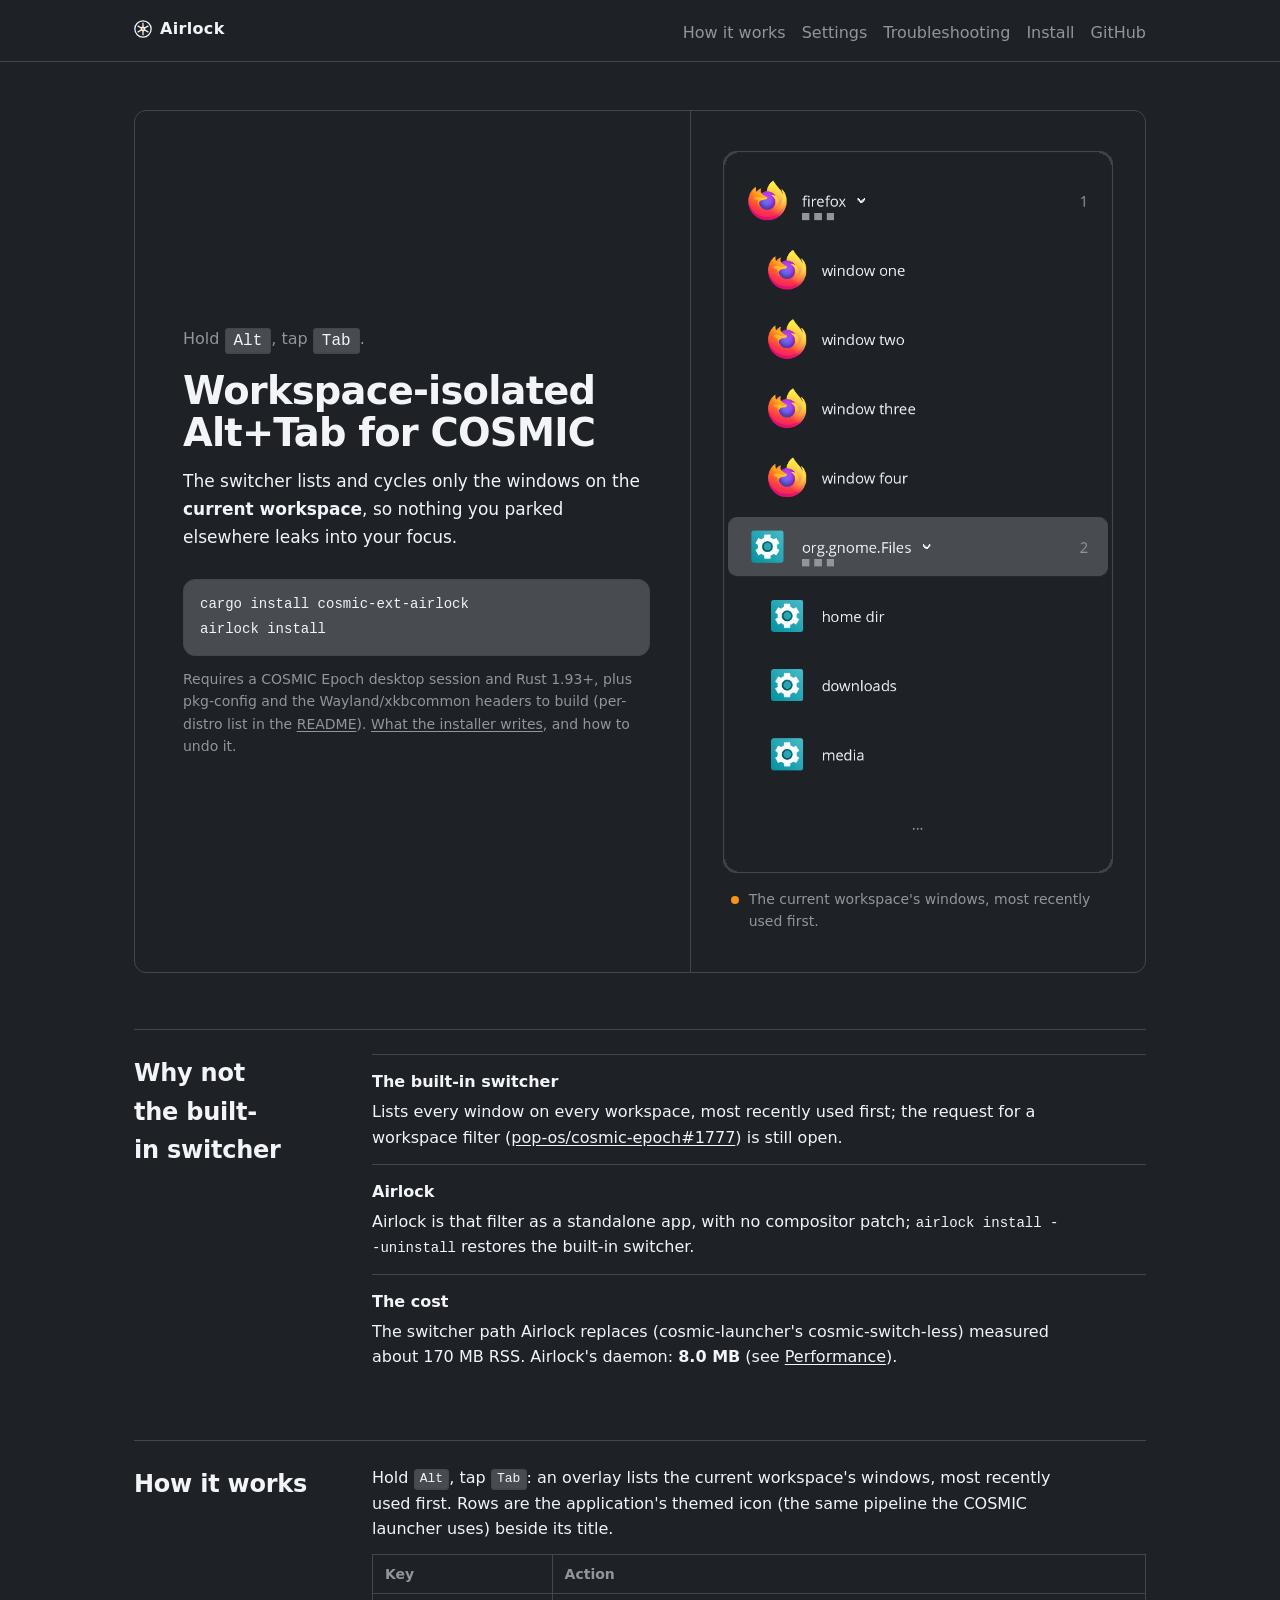
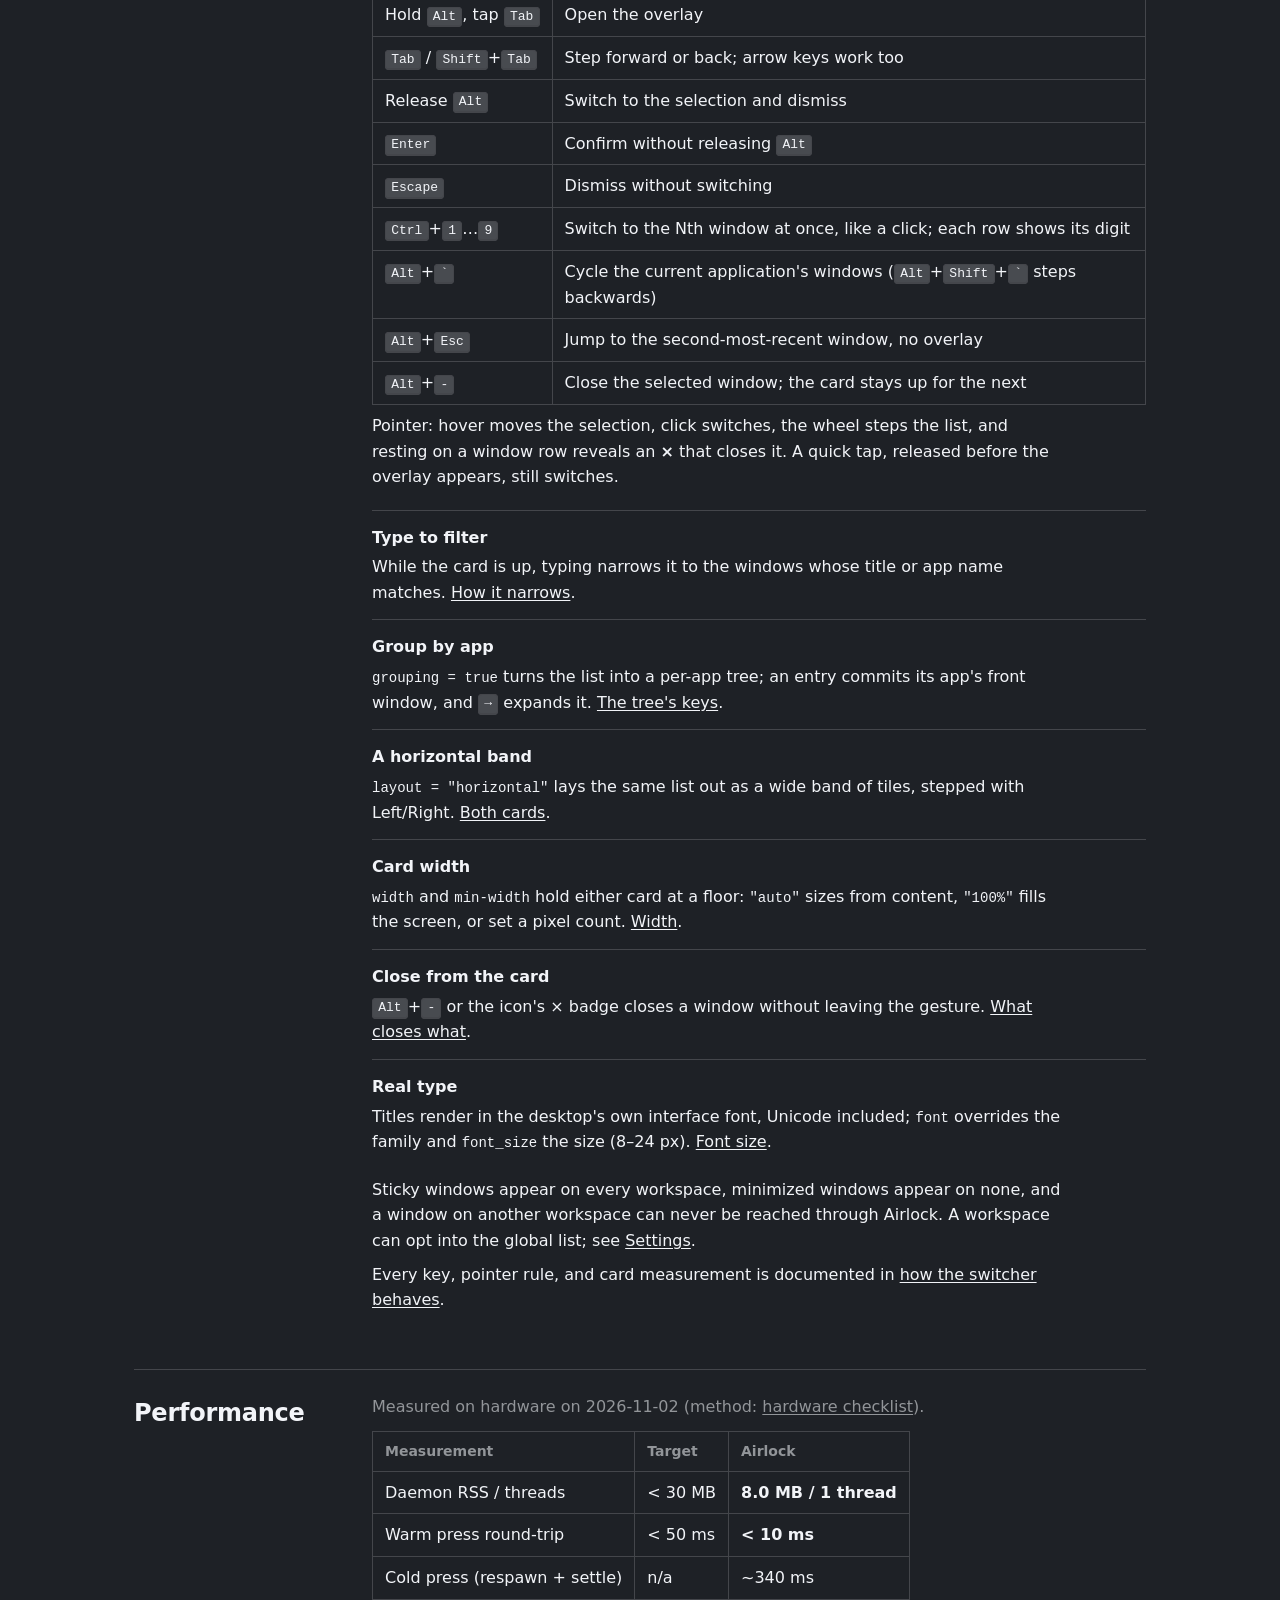
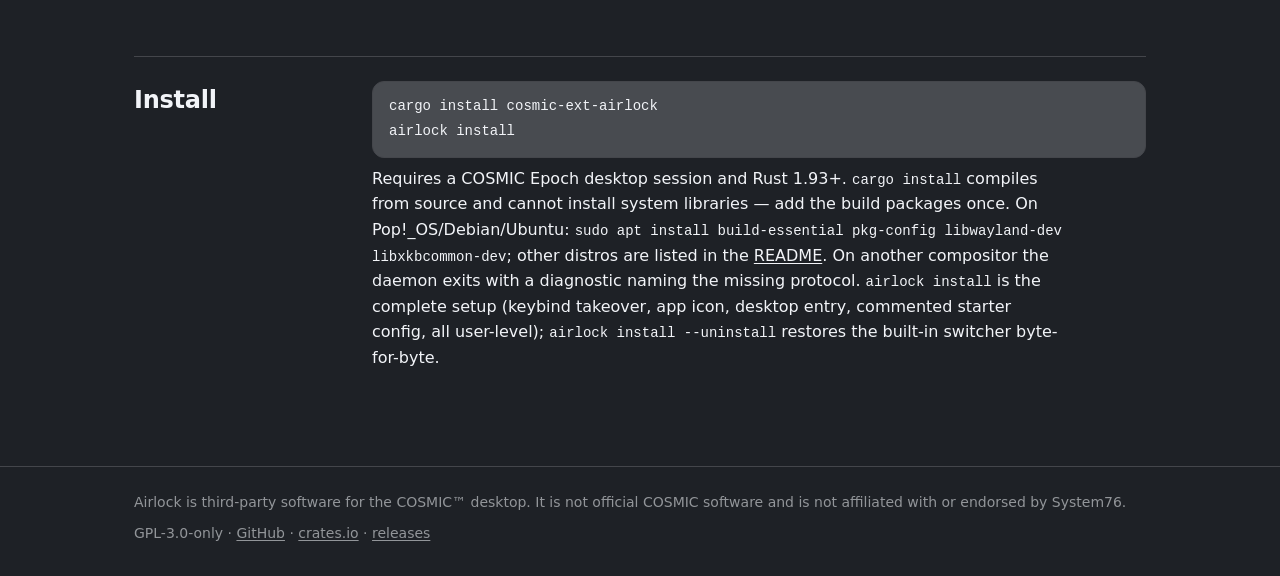
==== site/index.html @ 4d65ed11 "docs(site): note the system build packages on the install paths The site's hero and Install section " ====
<!DOCTYPE html>
<html lang="en">
<head>
<meta charset="utf-8">
<meta name="viewport" content="width=device-width, initial-scale=1">
<meta name="theme-color" content="#1E2126">
<title>Airlock · Workspace-isolated Alt+Tab for COSMIC</title>
<meta name="description" content="Workspace-isolated Alt+Tab for the COSMIC desktop: the switcher lists and cycles only the windows on the current workspace, so nothing you parked elsewhere leaks into your focus.">
<link rel="icon" href="assets/favicon.svg" type="image/svg+xml">
<link rel="stylesheet" href="assets/style.css">
</head>
<body class="home">
<header>
  <div class="wrap">
    <a class="brand" href="index.html"><img src="assets/favicon.svg" width="18" height="18" alt="">Airlock</a>
    <nav>
      <a href="how-it-works.html">How it works</a>
      <a href="settings.html">Settings</a>
      <a href="troubleshooting.html">Troubleshooting</a>
      <a href="#install">Install</a>
      <a href="https://github.com/l1br3-io/cosmic-ext-airlock">GitHub</a>
    </nav>
  </div>
</header>
<main>
  <div class="wrap">
    <section class="hero">
      <div class="hero-copy">
        <p class="gesture">Hold <kbd>Alt</kbd>, tap <kbd>Tab</kbd>.</p>
        <h1>Workspace-isolated Alt+Tab for COSMIC</h1>
        <p class="lede">The switcher lists and cycles only the windows on the
        <strong>current workspace</strong>, so nothing you parked elsewhere
        leaks into your focus.</p>
        <div class="quick-install">
          <pre><code class="language-bash">cargo install cosmic-ext-airlock
airlock install</code></pre>
          <p class="fine">Requires a COSMIC Epoch desktop session and Rust
          1.93+, plus pkg-config and the Wayland/xkbcommon headers to build
          (per-distro list in the <a href="https://github.com/l1br3-io/cosmic-ext-airlock#install">README</a>).
          <a href="#install">What the installer writes</a>, and how to
          undo it.</p>
        </div>
      </div>
      <figure class="hero-card">
        <img src="assets/overlay-card.png" width="532" height="584"
             alt="Airlock's Alt+Tab overlay: a dark rounded card listing the current workspace's windows; app icon and title per row, one highlighted, ellipsis rows above and below">
        <figcaption><span class="hub" aria-hidden="true"></span><span>The
        current workspace's windows, most recently used first.</span></figcaption>
      </figure>
    </section>

    <section id="why" class="row-section">
      <h2>Why not the built-in switcher</h2>
      <div>
        <div class="rows">
          <div class="row">
            <h3>The built-in switcher</h3>
            <p>Lists every window on every workspace, most recently used
            first; the request for a workspace filter
            (<a href="https://github.com/pop-os/cosmic-epoch/issues/1777">pop-os/cosmic-epoch#1777</a>)
            is still open.</p>
          </div>
          <div class="row">
            <h3>Airlock</h3>
            <p>Airlock is that filter as a standalone app, with no compositor
            patch; <code>airlock install --uninstall</code> restores the
            built-in switcher.</p>
          </div>
          <div class="row">
            <h3>The cost</h3>
            <p>The switcher path Airlock replaces (cosmic-launcher's
            cosmic-switch-less) measured about 170 MB RSS. Airlock's daemon:
            <strong>8.0 MB</strong> (see
            <a href="#performance">Performance</a>).</p>
          </div>
        </div>
      </div>
    </section>

    <section id="how-it-works" class="row-section">
      <h2>How it works</h2>
      <div>
        <p>Hold <kbd>Alt</kbd>, tap <kbd>Tab</kbd>: an overlay lists the
        current workspace's windows, most recently used first. Rows are the
        application's themed icon (the same pipeline the COSMIC launcher
        uses) beside its title.</p>
        <table class="keys">
          <thead>
            <tr><th>Key</th><th>Action</th></tr>
          </thead>
          <tbody>
            <tr><td>Hold <kbd>Alt</kbd>, tap <kbd>Tab</kbd></td><td>Open the overlay</td></tr>
            <tr><td><kbd>Tab</kbd> / <kbd>Shift</kbd>+<kbd>Tab</kbd></td><td>Step forward or back; arrow keys work too</td></tr>
            <tr><td>Release <kbd>Alt</kbd></td><td>Switch to the selection and dismiss</td></tr>
            <tr><td><kbd>Enter</kbd></td><td>Confirm without releasing <kbd>Alt</kbd></td></tr>
            <tr><td><kbd>Escape</kbd></td><td>Dismiss without switching</td></tr>
            <tr><td><kbd>Ctrl</kbd>+<kbd>1</kbd>…<kbd>9</kbd></td><td>Switch to the Nth window at once, like a click; each row shows its digit</td></tr>
            <tr><td><kbd>Alt</kbd>+<kbd>`</kbd></td><td>Cycle the current application's windows (<kbd>Alt</kbd>+<kbd>Shift</kbd>+<kbd>`</kbd> steps backwards)</td></tr>
            <tr><td><kbd>Alt</kbd>+<kbd>Esc</kbd></td><td>Jump to the second-most-recent window, no overlay</td></tr>
            <tr><td><kbd>Alt</kbd>+<kbd>-</kbd></td><td>Close the selected window; the card stays up for the next</td></tr>
          </tbody>
        </table>
        <p>Pointer: hover moves the selection, click switches, the wheel steps
        the list, and resting on a window row reveals an <strong>×</strong>
        that closes it. A quick tap, released before the overlay appears,
        still switches.</p>
        <div class="rows">
          <div class="row">
            <h3>Type to filter</h3>
            <p>While the card is up, typing narrows it to the windows whose
            title or app name matches.
            <a href="how-it-works.html#type-to-filter">How it narrows</a>.</p>
          </div>
          <div class="row">
            <h3>Group by app</h3>
            <p><code>grouping = true</code> turns the list into a per-app
            tree; an entry commits its app's front window, and <kbd>→</kbd>
            expands it.
            <a href="how-it-works.html#grouped-mode">The tree's keys</a>.</p>
          </div>
          <div class="row">
            <h3>A horizontal band</h3>
            <p><code>layout = "horizontal"</code> lays the same list out as
            a wide band of tiles, stepped with Left/Right.
            <a href="how-it-works.html#the-card">Both cards</a>.</p>
          </div>
          <div class="row">
            <h3>Card width</h3>
            <p><code>width</code> and <code>min-width</code> hold either
            card at a floor: <code>"auto"</code> sizes from content,
            <code>"100%"</code> fills the screen, or set a pixel count.
            <a href="settings.html#width">Width</a>.</p>
          </div>
          <div class="row">
            <h3>Close from the card</h3>
            <p><kbd>Alt</kbd>+<kbd>-</kbd> or the icon's × badge closes a
            window without leaving the gesture.
            <a href="how-it-works.html#closing-windows">What closes what</a>.</p>
          </div>
          <div class="row">
            <h3>Real type</h3>
            <p>Titles render in the desktop's own interface font, Unicode
            included; <code>font</code> overrides the family and
            <code>font_size</code> the size (8–24 px).
            <a href="settings.html#font-size">Font size</a>.</p>
          </div>
        </div>
        <p>Sticky windows appear on every workspace, minimized windows appear
        on none, and a window on another workspace can never be reached through
        Airlock. A workspace can opt into the global list; see
        <a href="settings.html">Settings</a>.</p>
        <p>Every key, pointer rule, and card measurement is documented in
        <a href="how-it-works.html">how the switcher behaves</a>.</p>
      </div>
    </section>

    <section id="performance" class="row-section">
      <h2>Performance</h2>
      <div>
        <p class="muted">Measured on hardware on 2026-11-02 (method:
        <a href="https://github.com/l1br3-io/cosmic-ext-airlock/blob/main/docs/hardware-checklist.md">hardware checklist</a>).</p>
        <table>
          <thead>
            <tr><th>Measurement</th><th>Target</th><th>Airlock</th></tr>
          </thead>
          <tbody>
            <tr><td>Daemon RSS / threads</td><td>&lt; 30 MB</td><td><strong>8.0 MB / 1 thread</strong></td></tr>
            <tr><td>Warm press round-trip</td><td>&lt; 50 ms</td><td><strong>&lt; 10 ms</strong></td></tr>
            <tr><td>Cold press (respawn + settle)</td><td>n/a</td><td>~340 ms</td></tr>
          </tbody>
        </table>
      </div>
    </section>

    <section id="install" class="row-section">
      <h2>Install</h2>
      <div>
        <pre><code class="language-bash">cargo install cosmic-ext-airlock
airlock install</code></pre>
        <p>Requires a COSMIC Epoch desktop session and Rust 1.93+.
        <code>cargo install</code> compiles from source and cannot install
        system libraries — add the build packages once. On
        Pop!_OS/Debian/Ubuntu:
        <code>sudo apt install build-essential pkg-config libwayland-dev
        libxkbcommon-dev</code>; other distros are listed in the
        <a href="https://github.com/l1br3-io/cosmic-ext-airlock#install">README</a>.
        On another compositor the daemon exits with a diagnostic naming the
        missing protocol. <code>airlock install</code> is the complete
        setup (keybind takeover, app icon, desktop entry, commented starter
        config, all user-level);
        <code>airlock install --uninstall</code> restores the built-in
        switcher byte-for-byte.</p>
      </div>
    </section>
  </div>
</main>
<footer>
  <div class="wrap">
    <p>Airlock is third-party software for the COSMIC™ desktop. It is not
    official COSMIC software and is not affiliated with or endorsed by
    System76.</p>
    <p>GPL-3.0-only ·
    <a href="https://github.com/l1br3-io/cosmic-ext-airlock">GitHub</a> ·
    <a href="https://crates.io/crates/cosmic-ext-airlock">crates.io</a> ·
    <a href="https://github.com/l1br3-io/cosmic-ext-airlock/releases">releases</a></p>
  </div>
</footer>
</body>
</html>
---- site/assets/style.css ----
/* Airlock site — one stylesheet, dark theme default.

   The tokens come from the product, never from a palette invented for
   the site: background and text are the overlay card's own colors,
   copied from src/ui.rs (Palette::dark); selected-bg, border, and muted
   are the card's derived blends — the text at 20% / 18% / 55% over the
   card, computed by the same integer math as the renderer's blend_over.
   The one addition is --hub, the app icon's amber, spent only on
   "current workspace". Spacing steps the card's 4/8 grid; hairline
   borders are the only separation, exactly as on the overlay; the
   selection band is the one fill (it hovers links the way it highlights
   rows).

   The landing page borrows the card's own grammar for its first screen:
   one 12 px frame, one inner hairline between the claim and the render,
   and the same face the overlay paints — the desktop's interface font
   (system-ui here), never a downloaded family. */

:root {
  --background: #1E2126;   /* COLOR_BACKGROUND — the card, alpha dropped: a page, not a wallpaper */
  --text: #F2F4F8;         /* COLOR_TEXT */
  --selected-bg: #484B50;  /* COLOR_SELECTED_BG — text at 20% over the card */
  --border: #44464B;       /* COLOR_BORDER — text at 18% over the card */
  --muted: #929599;        /* the row-hint color — text at 55% over the card */
  --hub: #FA9218;          /* the app icon's hub — the page's one accent, only ever "you are here" */
  --radius: 12px;          /* RADIUS — the card's corner rounding */
  --mono: ui-monospace, "Cascadia Mono", Menlo, Consolas, "Liberation Mono", monospace;
  color-scheme: dark;      /* the site is the dark card; native controls follow */
}

* { box-sizing: border-box; }

/* The selection band is the one fill, here too: selected text highlights
   the way a selected row does. */

::selection { background: var(--selected-bg); }

:focus-visible {
  outline: 2px solid var(--muted);
  outline-offset: 2px;
}

body {
  margin: 0;
  background: var(--background);
  color: var(--text);
  font: 16px/1.6 system-ui, -apple-system, "Segoe UI", Roboto, "Helvetica Neue", Arial, sans-serif;
}

.wrap { max-width: 720px; margin: 0 auto; padding: 0 24px; }

/* The landing page runs wider: the hero is two cells, and the sections
   are a heading column beside their text. Subpages keep the one-column
   reading measure. */

.home .wrap { max-width: 1060px; }

/* The chrome runs the landing page's width everywhere, so the header
   and footer do not jump when you move between the landing page and a
   docs page. The docs pages' own main still holds 720. */

body > header .wrap,
body > footer .wrap { max-width: 1060px; }

/* Header and footer take the card's hairline treatment: the border is
   the only separation, no shadows, no fades. */

body > header { border-bottom: 1px solid var(--border); }

body > header .wrap {
  display: flex;
  flex-wrap: wrap;
  gap: 8px 24px;
  align-items: baseline;
  justify-content: space-between;
  padding: 16px 24px;
}

.brand {
  margin: 0;
  font-weight: 600;
  letter-spacing: 0.02em;
  display: flex;
  align-items: center;
  gap: 8px;
  color: var(--text);
  text-decoration: none;
}

.brand img { flex: none; }

body > header nav { display: flex; flex-wrap: wrap; gap: 4px 16px; }

main .wrap { padding-top: 32px; padding-bottom: 48px; }

body > footer { border-top: 1px solid var(--border); margin-top: 48px; }

body > footer .wrap { padding: 24px; color: var(--muted); font-size: 0.875rem; }

body > footer p { margin: 0 0 8px; }

/* Content links underline, the way the card's hints sit in a row; the
   nav is chrome, so it stays quiet until hovered — the selection band
   fills on hover exactly as it fills the selected row. */

a {
  color: inherit;
  text-decoration: underline;
  text-underline-offset: 2px;
}

a:hover { background: var(--selected-bg); }

body > header nav a {
  text-decoration: none;
  color: var(--muted);
}

body > header nav a:hover,
body > footer a:hover,
.muted a:hover { color: var(--text); }

body > header nav a[aria-current="page"] { color: var(--text); }

/* The landing page's first screen is the card, at page scale: one 12 px
   frame around the claim, the commands, and the real render, divided by
   one inner hairline. The command block keeps the selection band as the
   page's only fill. */

.hero {
  margin-top: 16px;
  border: 1px solid var(--border);
  border-radius: var(--radius);
  overflow: clip;
}

.hero-copy { padding: 32px 24px; }

.gesture { margin: 0; color: var(--muted); font-size: 1rem; }

.hero .gesture kbd { font-size: 1rem; padding: 0.16em 0.5em; }

.hero h1 {
  font-size: clamp(2rem, 3vw, 2.5rem);
  line-height: 1.1;
  letter-spacing: -0.02em;
  margin: 16px 0 12px;
  max-width: 20ch;
}

h1, h2 { text-wrap: balance; }

/* The lede sits at the reading measure; it is the agreed one-liner, so
   the line breaks do the emphasis, not a colored word. */

.lede { font-size: 1.0625rem; line-height: 1.65; max-width: 46ch; margin: 0; }

.quick-install { margin-top: 28px; }

.quick-install pre { margin: 0; }

.fine { margin: 12px 0 0; max-width: 52ch; color: var(--muted); font-size: 0.875rem; }

.hero-card {
  margin: 0;
  padding: 32px 24px;
  border-top: 1px solid var(--border);
  display: flex;
  flex-direction: column;
  align-items: center;
  justify-content: center;
  gap: 16px;
}

.hero-card img { width: 100%; max-width: 420px; height: auto; }

.hero-card figcaption {
  display: flex;
  align-items: flex-start;
  gap: 10px;
  max-width: 42ch;
  color: var(--muted);
  font-size: 0.875rem;
  line-height: 1.55;
}

/* The favicon's hub, at its one job: marking the workspace the card is
   showing. It is the only color on the page that is not a grey. */

.hub {
  flex: none;
  width: 8px;
  height: 8px;
  margin-top: 0.5em;
  border-radius: 50%;
  background: var(--hub);
}

@media (min-width: 900px) {
  .hero { display: grid; grid-template-columns: 1.1fr 0.9fr; }
  .hero-copy {
    padding: 48px 40px 48px 48px;
    border-right: 1px solid var(--border);
    display: flex;
    flex-direction: column;
    justify-content: center;
  }
  .hero-card { border-top: 0; padding: 40px 32px; }
}

/* The narrowest phones cannot fit the compound at 32 px; dropping one
   step lets "Workspace-isolated" break only at its hyphen, never
   mid-word. */

@media (max-width: 380px) {
  .hero-copy { padding: 24px 20px; }
  .hero h1 { font-size: 1.625rem; }
  /* The two commands are the point of the page; let the band run to the
     frame's edges and step the type down rather than clip a command. */
  .quick-install { margin-left: -20px; margin-right: -20px; }
  .quick-install pre {
    border-radius: 0;
    border-left: 0;
    border-right: 0;
    padding: 12px 14px;
  }
  .quick-install pre code { font-size: 0.75rem; }
}

/* Sections read as rows of the same card: a heading column beside the
   text, one hairline above each section. Prose holds a reading measure;
   the tables are allowed the full column. */

.row-section {
  margin-top: 56px;
  padding-top: 24px;
  border-top: 1px solid var(--border);
}

.row-section > h2 {
  font-size: 1.5rem;
  letter-spacing: -0.01em;
  margin: 0 0 16px;
}

.row-section > div { min-width: 0; }

.row-section > div > :first-child { margin-top: 0; }

.row-section p { max-width: 68ch; }

@media (min-width: 860px) {
  .row-section {
    display: grid;
    grid-template-columns: 190px minmax(0, 1fr);
    gap: 0 48px;
  }
  .row-section > h2 { margin: 0; }
}

/* A stack of terms and sentences — the Why and the extra features. The
   hairline between rows is the same separation the card uses, and the
   term is the row's title. */

.rows {
  margin-top: 20px;
  border-top: 1px solid var(--border);
}

.row { padding: 14px 0; }

.row + .row { border-top: 1px solid var(--border); }

.row h3 { margin: 0; font-size: 1rem; font-weight: 600; }

.row p { margin: 4px 0 0; }

/* Subpage titles take the hero's step down one: same face, no browser
   default margins. */

main h1 { font-size: 1.75rem; line-height: 1.3; margin: 0; }

section { margin-top: 32px; }

h2 { font-size: 1.25rem; margin: 0 0 12px; }

p, ul { margin: 8px 0 0; }

ul { padding-left: 24px; }

li { margin-top: 4px; }

/* Tables carry the hairline grid; headers sit in the row-hint color,
   the card's own secondary text. Figures use tabular numerals — the
   card's hint band aligns its digits, and so do the performance
   figures. A key table's first column holds one chord and never wraps
   mid-chip. */

table {
  border-collapse: collapse;
  width: 100%;
  margin: 12px 0 0;
  display: block;
  overflow-x: auto;
  scrollbar-color: var(--border) transparent;
  font-variant-numeric: tabular-nums;
}

th, td {
  border: 1px solid var(--border);
  padding: 8px 12px;
  text-align: left;
  vertical-align: top;
}

th { color: var(--muted); font-weight: 600; font-size: 0.875rem; }

table.keys td:first-child { white-space: nowrap; }

/* On a phone the key table stacks: the chord becomes the row's title,
   the action sits under it. Same two-line shape as an overlay row, and
   no column of two-word wraps. */

@media (max-width: 700px) {
  table.keys { display: block; overflow: visible; border: 0; margin-top: 16px; }
  table.keys thead { display: none; }
  table.keys tbody, table.keys tr, table.keys td { display: block; width: auto; }
  table.keys tr { border-top: 1px solid var(--border); padding: 10px 0; }
  table.keys tr:last-child { border-bottom: 1px solid var(--border); }
  table.keys td { border: 0; padding: 0; }
  table.keys td + td { margin-top: 2px; color: var(--muted); }
}

/* Code blocks are the selection band: the one fill the overlay spends. */

code { font-family: var(--mono); font-size: 0.875em; }

pre {
  background: var(--selected-bg);
  border: 1px solid var(--border);
  border-radius: var(--radius);
  padding: 12px 16px;
  overflow-x: auto;
  margin: 12px 0 0;
  scrollbar-color: var(--border) transparent;
}

pre code { font-size: 0.875rem; }

/* Keycaps: the row-hint keycaps — mono, the selection band behind, the
   hairline around, a deeper bottom edge for the cap's depth. */

kbd {
  font-family: var(--mono);
  font-size: 0.8125rem;
  color: var(--text);
  background: var(--selected-bg);
  border: 1px solid var(--border);
  border-bottom-width: 2px;
  border-radius: 4px;
  padding: 0.1em 0.4em;
  white-space: nowrap;
}

.muted { color: var(--muted); }
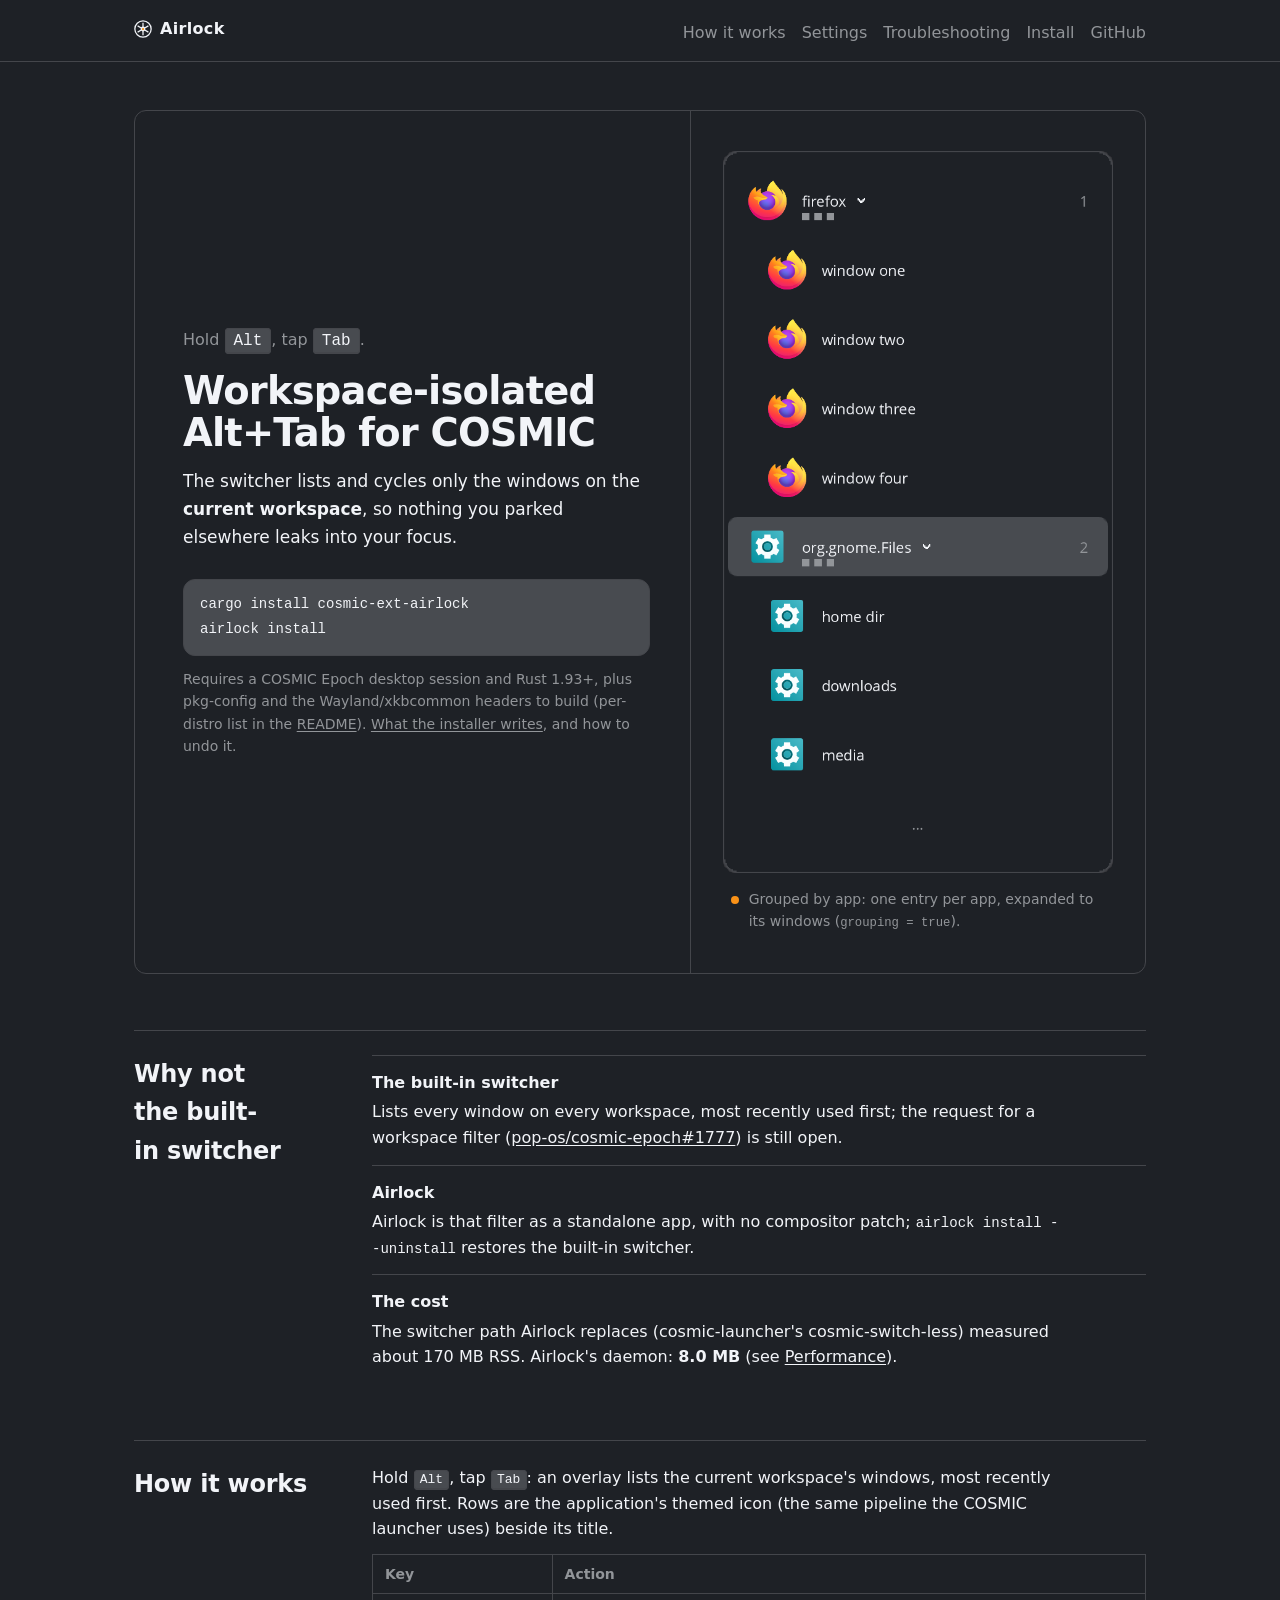
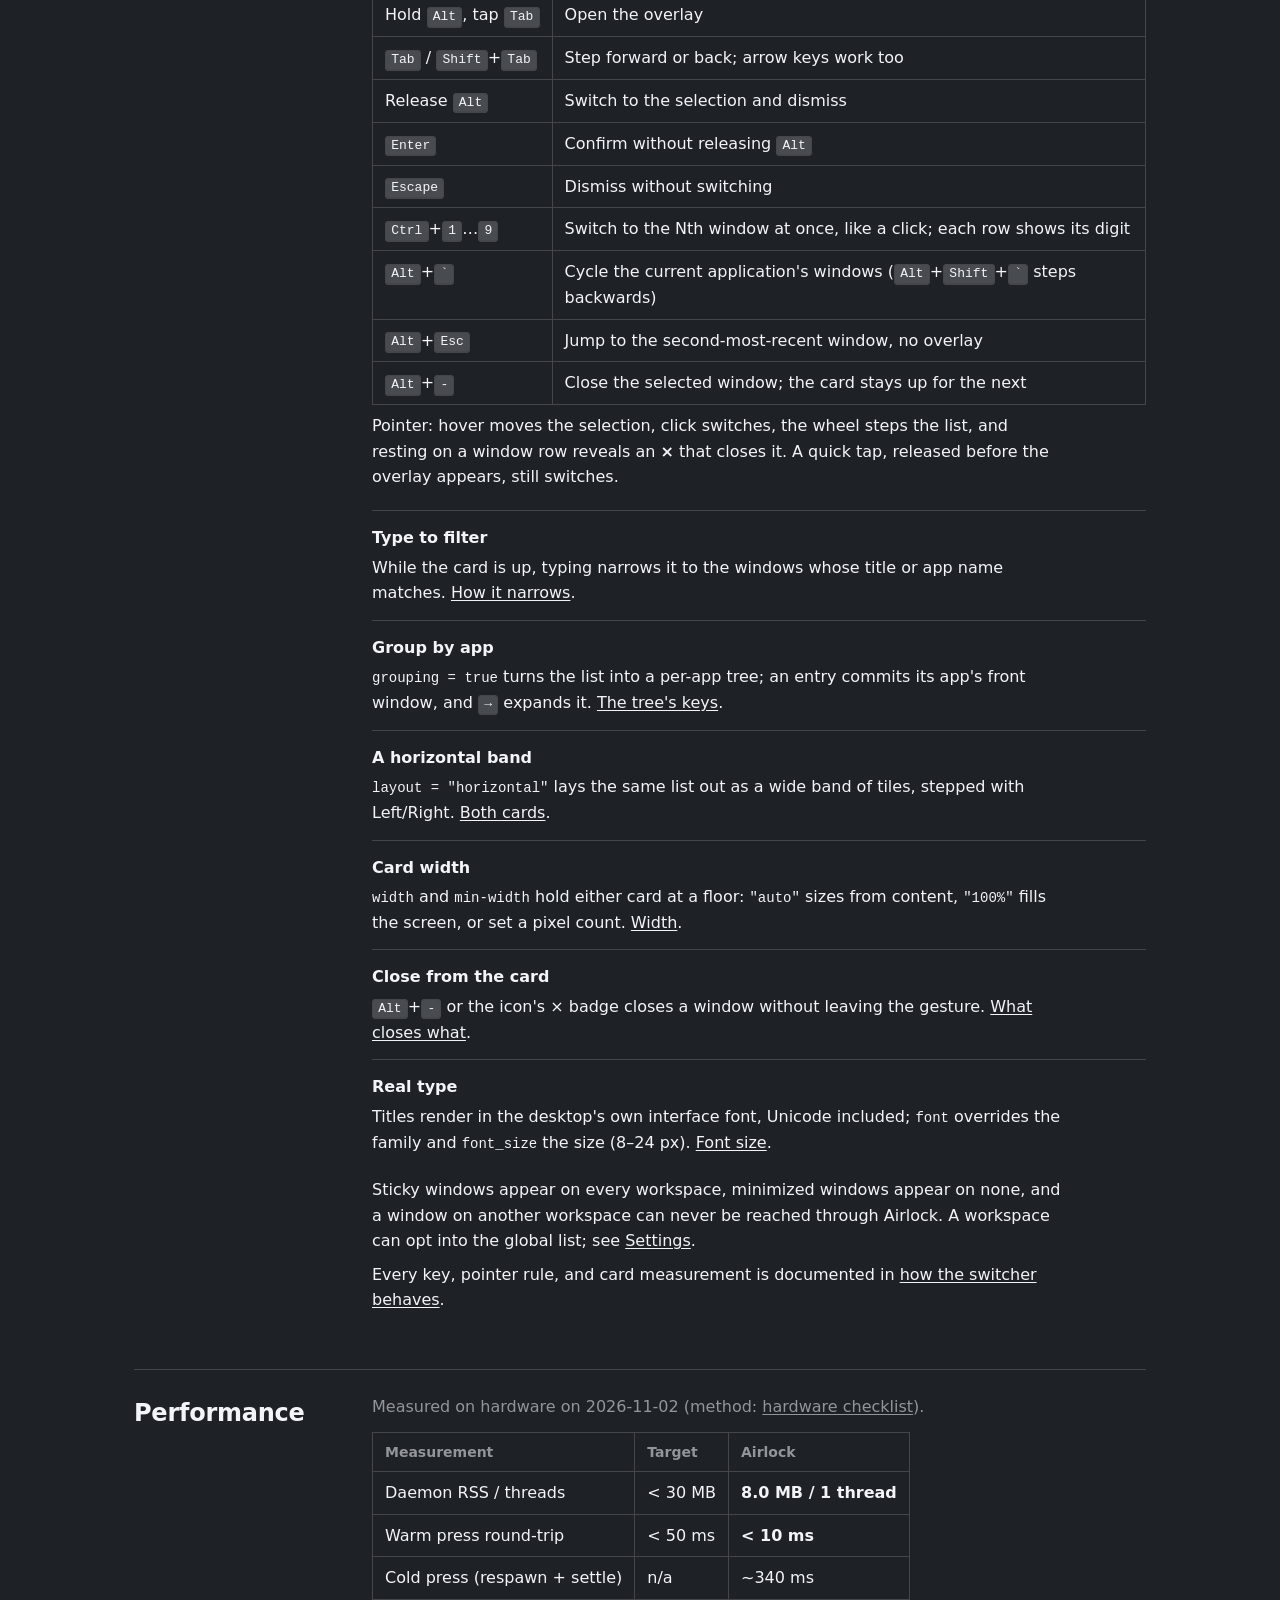
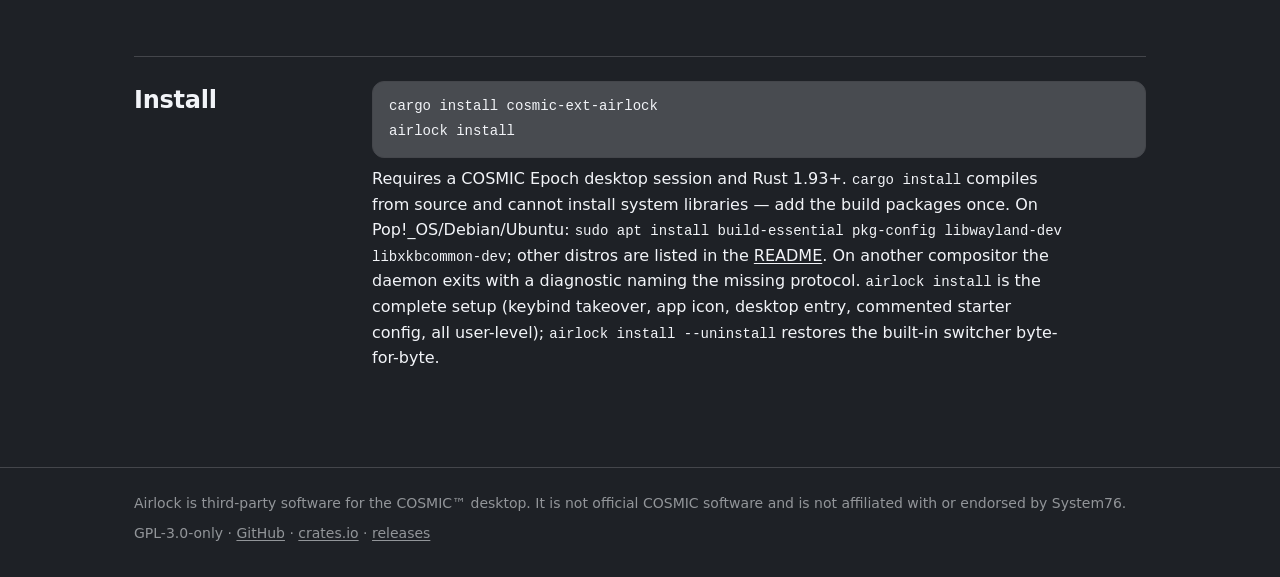
==== commit aaaa15eb: "Merge branch 'cea2'" ====
--- a/site/index.html
+++ b/site/index.html
@@ -42,10 +42,11 @@
         </div>
       </div>
       <figure class="hero-card">
-        <img src="assets/overlay-card.png" width="532" height="584"
-             alt="Airlock's Alt+Tab overlay: a dark rounded card listing the current workspace's windows; app icon and title per row, one highlighted, ellipsis rows above and below">
-        <figcaption><span class="hub" aria-hidden="true"></span><span>The
-        current workspace's windows, most recently used first.</span></figcaption>
+        <img src="assets/overlay-card.png" width="316" height="584"
+             alt="Airlock's Alt+Tab overlay with grouping on: a dark rounded card listing apps as entries — chevron, window-count pips, and a Ctrl digit per app — the selected app expanded to its window titles, ellipsis row below">
+        <figcaption><span class="hub" aria-hidden="true"></span><span>Grouped
+        by app: one entry per app, expanded to its windows
+        (<code>grouping = true</code>).</span></figcaption>
       </figure>
     </section>
 
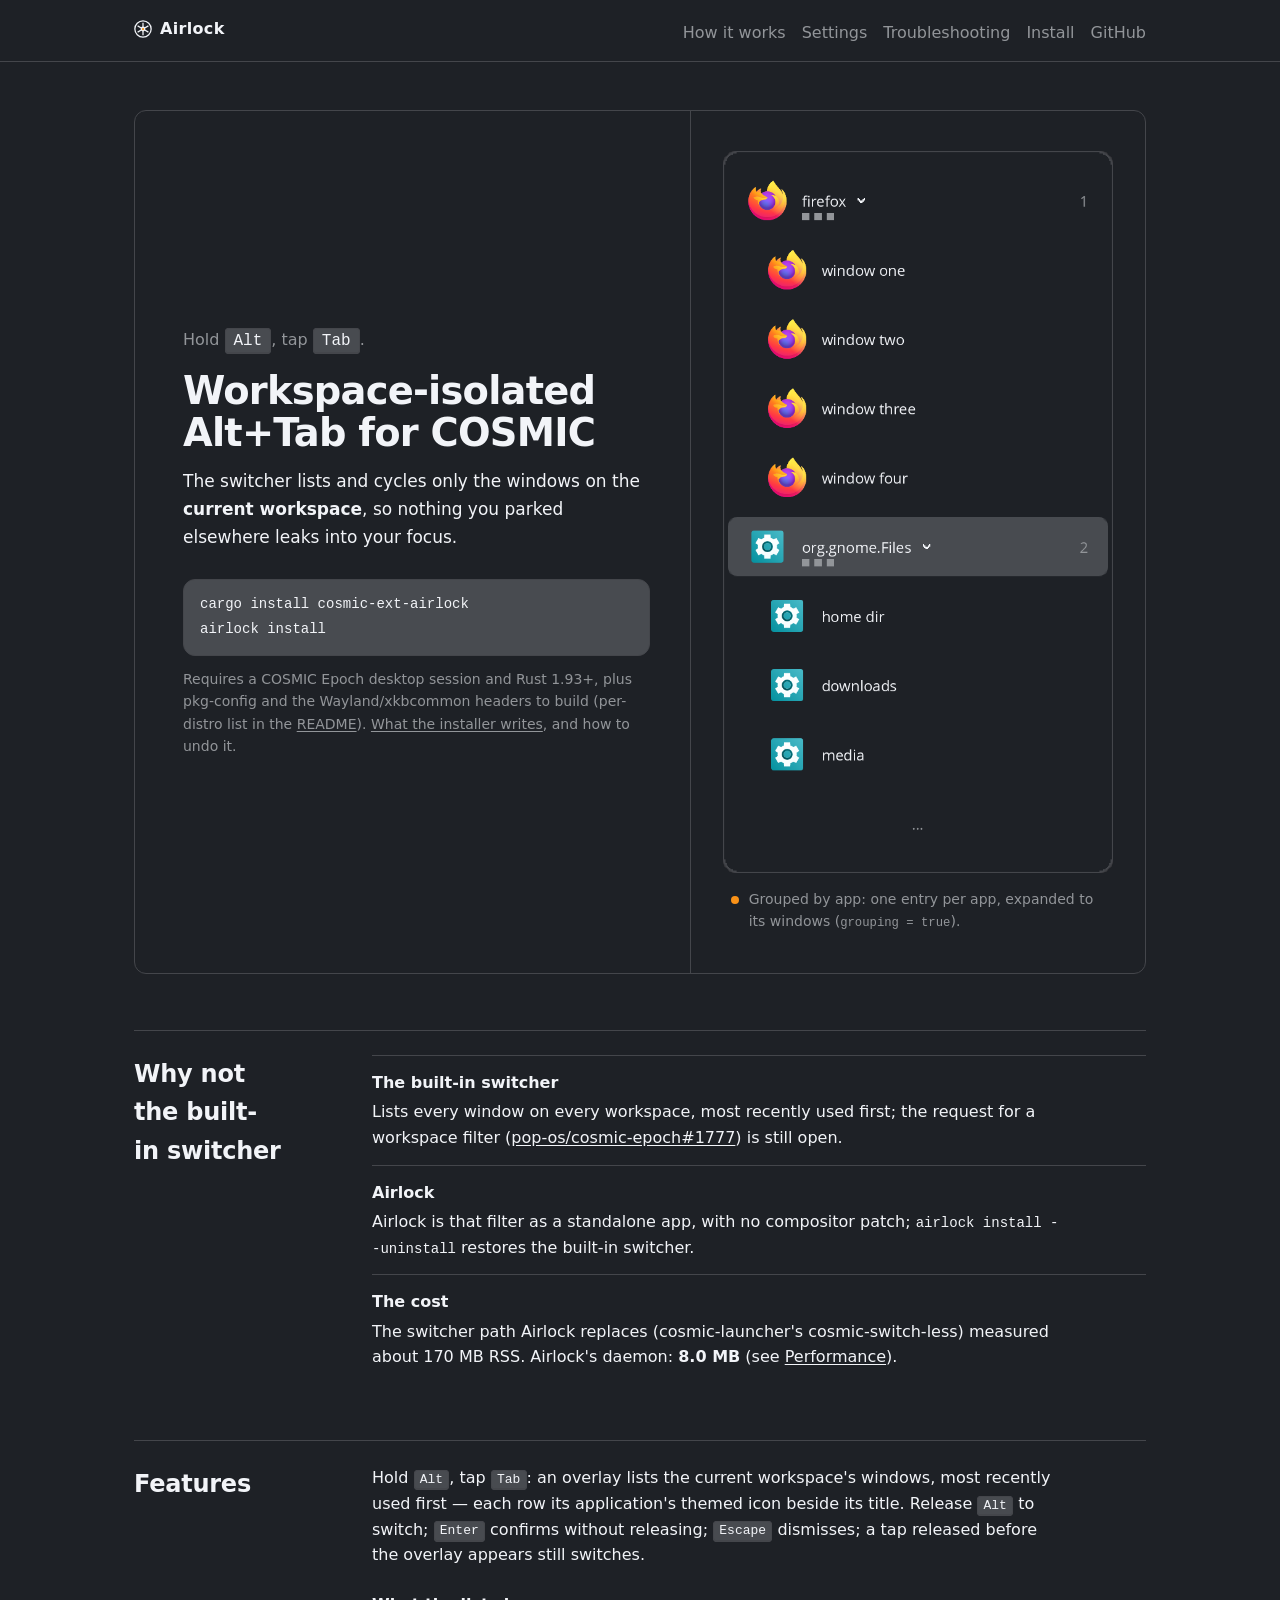
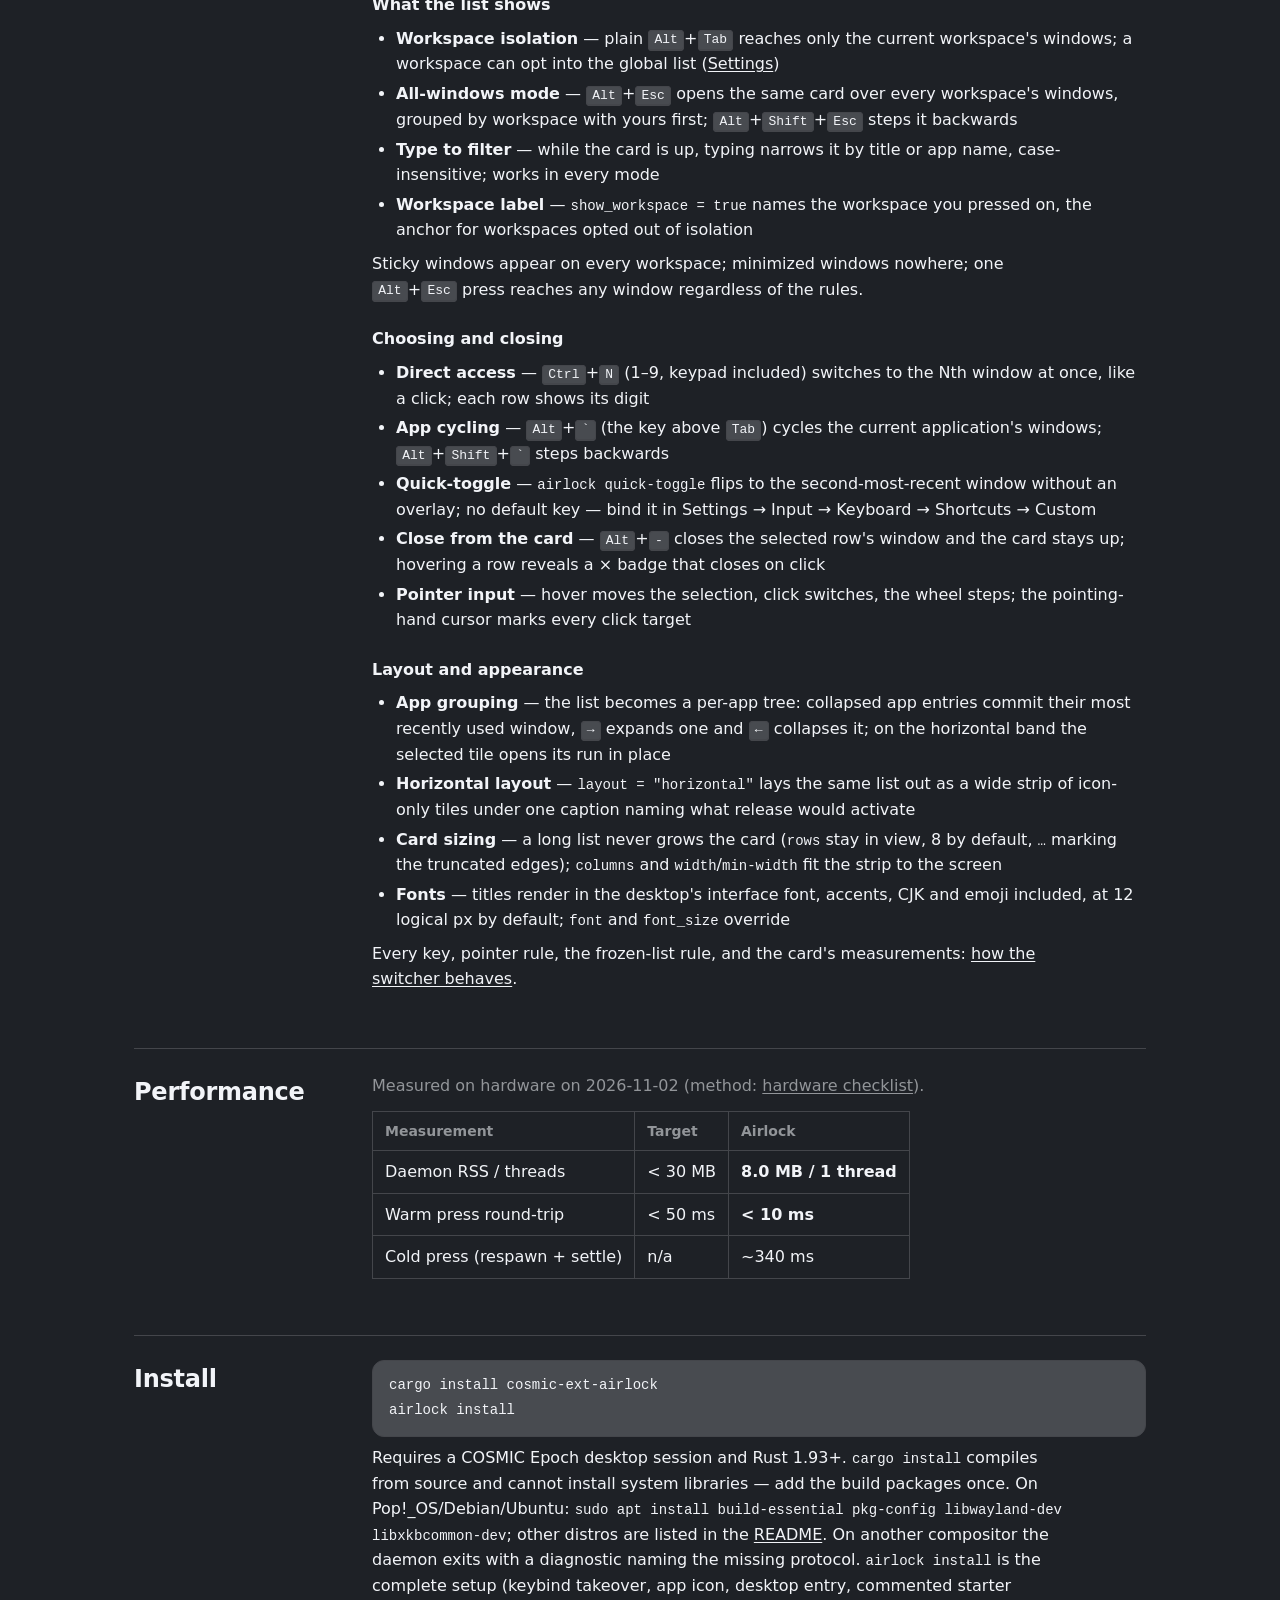
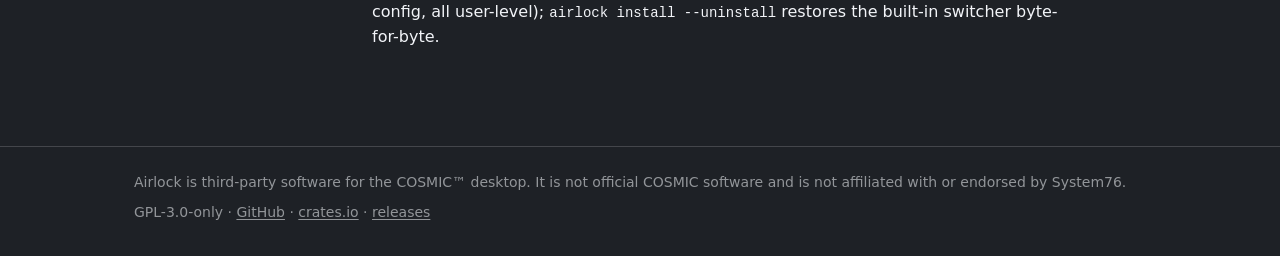
==== commit 23be2641: "docs(site): the features page groups what the switcher does The index's flat how-it-works table beco" ====
--- a/site/index.html
+++ b/site/index.html
@@ -78,79 +78,84 @@
       </div>
     </section>
 
-    <section id="how-it-works" class="row-section">
-      <h2>How it works</h2>
+    <section id="features" class="row-section">
+      <h2>Features</h2>
       <div>
         <p>Hold <kbd>Alt</kbd>, tap <kbd>Tab</kbd>: an overlay lists the
-        current workspace's windows, most recently used first. Rows are the
-        application's themed icon (the same pipeline the COSMIC launcher
-        uses) beside its title.</p>
-        <table class="keys">
-          <thead>
-            <tr><th>Key</th><th>Action</th></tr>
-          </thead>
-          <tbody>
-            <tr><td>Hold <kbd>Alt</kbd>, tap <kbd>Tab</kbd></td><td>Open the overlay</td></tr>
-            <tr><td><kbd>Tab</kbd> / <kbd>Shift</kbd>+<kbd>Tab</kbd></td><td>Step forward or back; arrow keys work too</td></tr>
-            <tr><td>Release <kbd>Alt</kbd></td><td>Switch to the selection and dismiss</td></tr>
-            <tr><td><kbd>Enter</kbd></td><td>Confirm without releasing <kbd>Alt</kbd></td></tr>
-            <tr><td><kbd>Escape</kbd></td><td>Dismiss without switching</td></tr>
-            <tr><td><kbd>Ctrl</kbd>+<kbd>1</kbd>…<kbd>9</kbd></td><td>Switch to the Nth window at once, like a click; each row shows its digit</td></tr>
-            <tr><td><kbd>Alt</kbd>+<kbd>`</kbd></td><td>Cycle the current application's windows (<kbd>Alt</kbd>+<kbd>Shift</kbd>+<kbd>`</kbd> steps backwards)</td></tr>
-            <tr><td><kbd>Alt</kbd>+<kbd>Esc</kbd></td><td>Jump to the second-most-recent window, no overlay</td></tr>
-            <tr><td><kbd>Alt</kbd>+<kbd>-</kbd></td><td>Close the selected window; the card stays up for the next</td></tr>
-          </tbody>
-        </table>
-        <p>Pointer: hover moves the selection, click switches, the wheel steps
-        the list, and resting on a window row reveals an <strong>×</strong>
-        that closes it. A quick tap, released before the overlay appears,
-        still switches.</p>
-        <div class="rows">
-          <div class="row">
-            <h3>Type to filter</h3>
-            <p>While the card is up, typing narrows it to the windows whose
-            title or app name matches.
-            <a href="how-it-works.html#type-to-filter">How it narrows</a>.</p>
-          </div>
-          <div class="row">
-            <h3>Group by app</h3>
-            <p><code>grouping = true</code> turns the list into a per-app
-            tree; an entry commits its app's front window, and <kbd>→</kbd>
-            expands it.
-            <a href="how-it-works.html#grouped-mode">The tree's keys</a>.</p>
-          </div>
-          <div class="row">
-            <h3>A horizontal band</h3>
-            <p><code>layout = "horizontal"</code> lays the same list out as
-            a wide band of tiles, stepped with Left/Right.
-            <a href="how-it-works.html#the-card">Both cards</a>.</p>
-          </div>
-          <div class="row">
-            <h3>Card width</h3>
-            <p><code>width</code> and <code>min-width</code> hold either
-            card at a floor: <code>"auto"</code> sizes from content,
-            <code>"100%"</code> fills the screen, or set a pixel count.
-            <a href="settings.html#width">Width</a>.</p>
-          </div>
-          <div class="row">
-            <h3>Close from the card</h3>
-            <p><kbd>Alt</kbd>+<kbd>-</kbd> or the icon's × badge closes a
-            window without leaving the gesture.
-            <a href="how-it-works.html#closing-windows">What closes what</a>.</p>
-          </div>
-          <div class="row">
-            <h3>Real type</h3>
-            <p>Titles render in the desktop's own interface font, Unicode
-            included; <code>font</code> overrides the family and
-            <code>font_size</code> the size (8–24 px).
-            <a href="settings.html#font-size">Font size</a>.</p>
-          </div>
-        </div>
-        <p>Sticky windows appear on every workspace, minimized windows appear
-        on none, and a window on another workspace can never be reached through
-        Airlock. A workspace can opt into the global list; see
-        <a href="settings.html">Settings</a>.</p>
-        <p>Every key, pointer rule, and card measurement is documented in
+        current workspace's windows, most recently used first — each row its
+        application's themed icon beside its title. Release <kbd>Alt</kbd> to
+        switch; <kbd>Enter</kbd> confirms without releasing;
+        <kbd>Escape</kbd> dismisses; a tap released before the overlay
+        appears still switches.</p>
+
+        <h3>What the list shows</h3>
+        <ul>
+          <li><strong>Workspace isolation</strong> — plain
+          <kbd>Alt</kbd>+<kbd>Tab</kbd> reaches only the current
+          workspace's windows; a workspace can opt into the global list
+          (<a href="settings.html">Settings</a>)</li>
+          <li><strong>All-windows mode</strong> —
+          <kbd>Alt</kbd>+<kbd>Esc</kbd> opens the same card over every
+          workspace's windows, grouped by workspace with yours first;
+          <kbd>Alt</kbd>+<kbd>Shift</kbd>+<kbd>Esc</kbd> steps it
+          backwards</li>
+          <li><strong>Type to filter</strong> — while the card is up,
+          typing narrows it by title or app name, case-insensitive; works
+          in every mode</li>
+          <li><strong>Workspace label</strong> —
+          <code>show_workspace = true</code> names the workspace you
+          pressed on, the anchor for workspaces opted out of isolation</li>
+        </ul>
+        <p>Sticky windows appear on every workspace; minimized windows
+        nowhere; one <kbd>Alt</kbd>+<kbd>Esc</kbd> press reaches any window
+        regardless of the rules.</p>
+
+        <h3>Choosing and closing</h3>
+        <ul>
+          <li><strong>Direct access</strong> — <kbd>Ctrl</kbd>+<kbd>N</kbd>
+          (1–9, keypad included) switches to the Nth window at once, like
+          a click; each row shows its digit</li>
+          <li><strong>App cycling</strong> — <kbd>Alt</kbd>+<kbd>`</kbd>
+          (the key above <kbd>Tab</kbd>) cycles the current
+          application's windows; <kbd>Alt</kbd>+<kbd>Shift</kbd>+<kbd>`</kbd>
+          steps backwards</li>
+          <li><strong>Quick-toggle</strong> —
+          <code>airlock quick-toggle</code> flips to the second-most-recent
+          window without an overlay; no default key — bind it in Settings →
+          Input → Keyboard → Shortcuts → Custom</li>
+          <li><strong>Close from the card</strong> —
+          <kbd>Alt</kbd>+<kbd>-</kbd> closes the selected row's window and
+          the card stays up; hovering a row reveals a × badge that closes
+          on click</li>
+          <li><strong>Pointer input</strong> — hover moves the selection,
+          click switches, the wheel steps; the pointing-hand cursor marks
+          every click target</li>
+        </ul>
+
+        <h3>Layout and appearance</h3>
+        <ul>
+          <li><strong>App grouping</strong> — the list becomes a per-app
+          tree: collapsed app entries commit their most recently used
+          window, <kbd>→</kbd> expands one and <kbd>←</kbd> collapses it;
+          on the horizontal band the selected tile opens its run in
+          place</li>
+          <li><strong>Horizontal layout</strong> —
+          <code>layout = "horizontal"</code> lays the same list out as a
+          wide strip of icon-only tiles under one caption naming what
+          release would activate</li>
+          <li><strong>Card sizing</strong> — a long list never grows the
+          card (<code>rows</code> stay in view, 8 by default,
+          <code>…</code> marking the truncated edges); <code>columns</code>
+          and <code>width</code>/<code>min-width</code> fit the strip to
+          the screen</li>
+          <li><strong>Fonts</strong> — titles render in the desktop's
+          interface font, accents, CJK and emoji included, at 12 logical px
+          by default; <code>font</code> and <code>font_size</code>
+          override</li>
+        </ul>
+
+        <p>Every key, pointer rule, the frozen-list rule, and the card's
+        measurements:
         <a href="how-it-works.html">how the switcher behaves</a>.</p>
       </div>
     </section>
--- a/site/assets/style.css
+++ b/site/assets/style.css
@@ -249,6 +249,17 @@
 
 .row-section p { max-width: 68ch; }
 
+/* Feature groups: a term above its list, a step below the section title
+   and clear of the paragraph that follows the list before it. */
+
+.row-section > div > h3 {
+  margin: 24px 0 0;
+  font-size: 1rem;
+  font-weight: 600;
+}
+
+.row-section > div > h3 + ul { margin-top: 8px; }
+
 @media (min-width: 860px) {
   .row-section {
     display: grid;
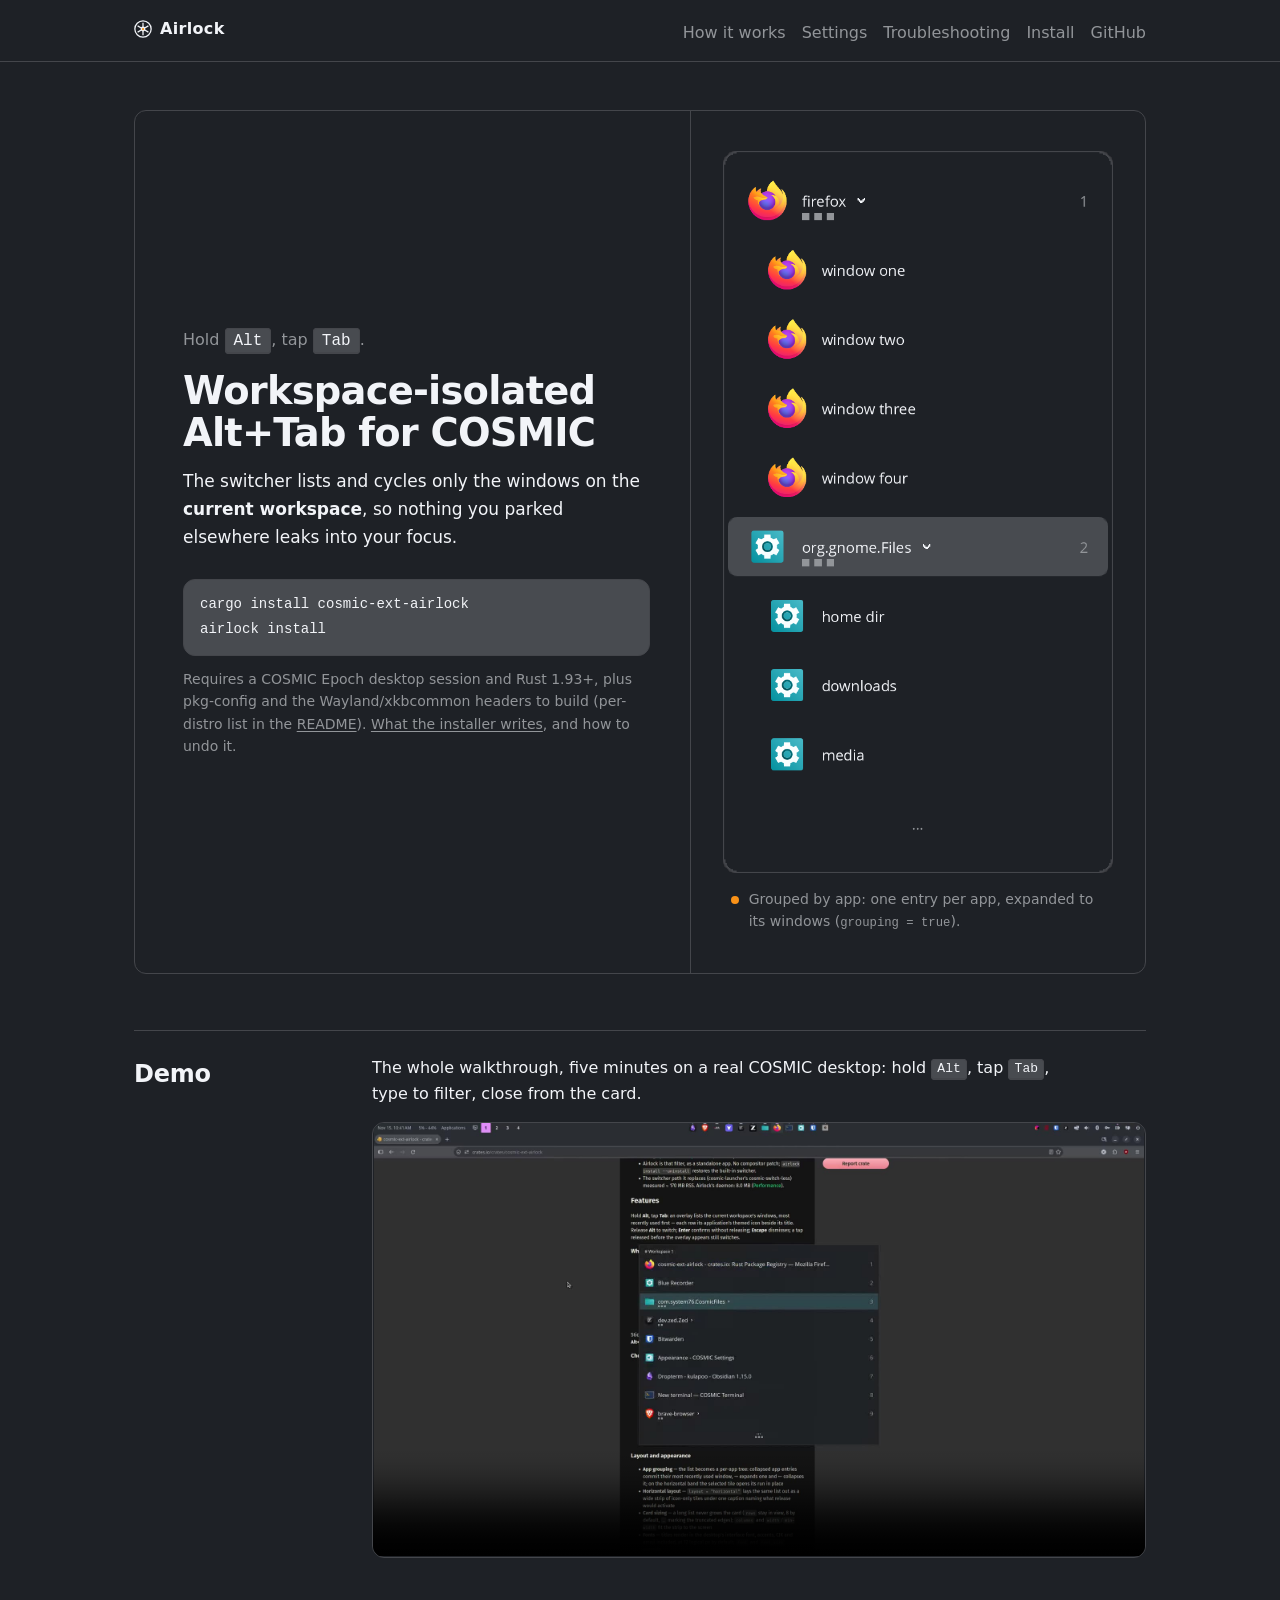
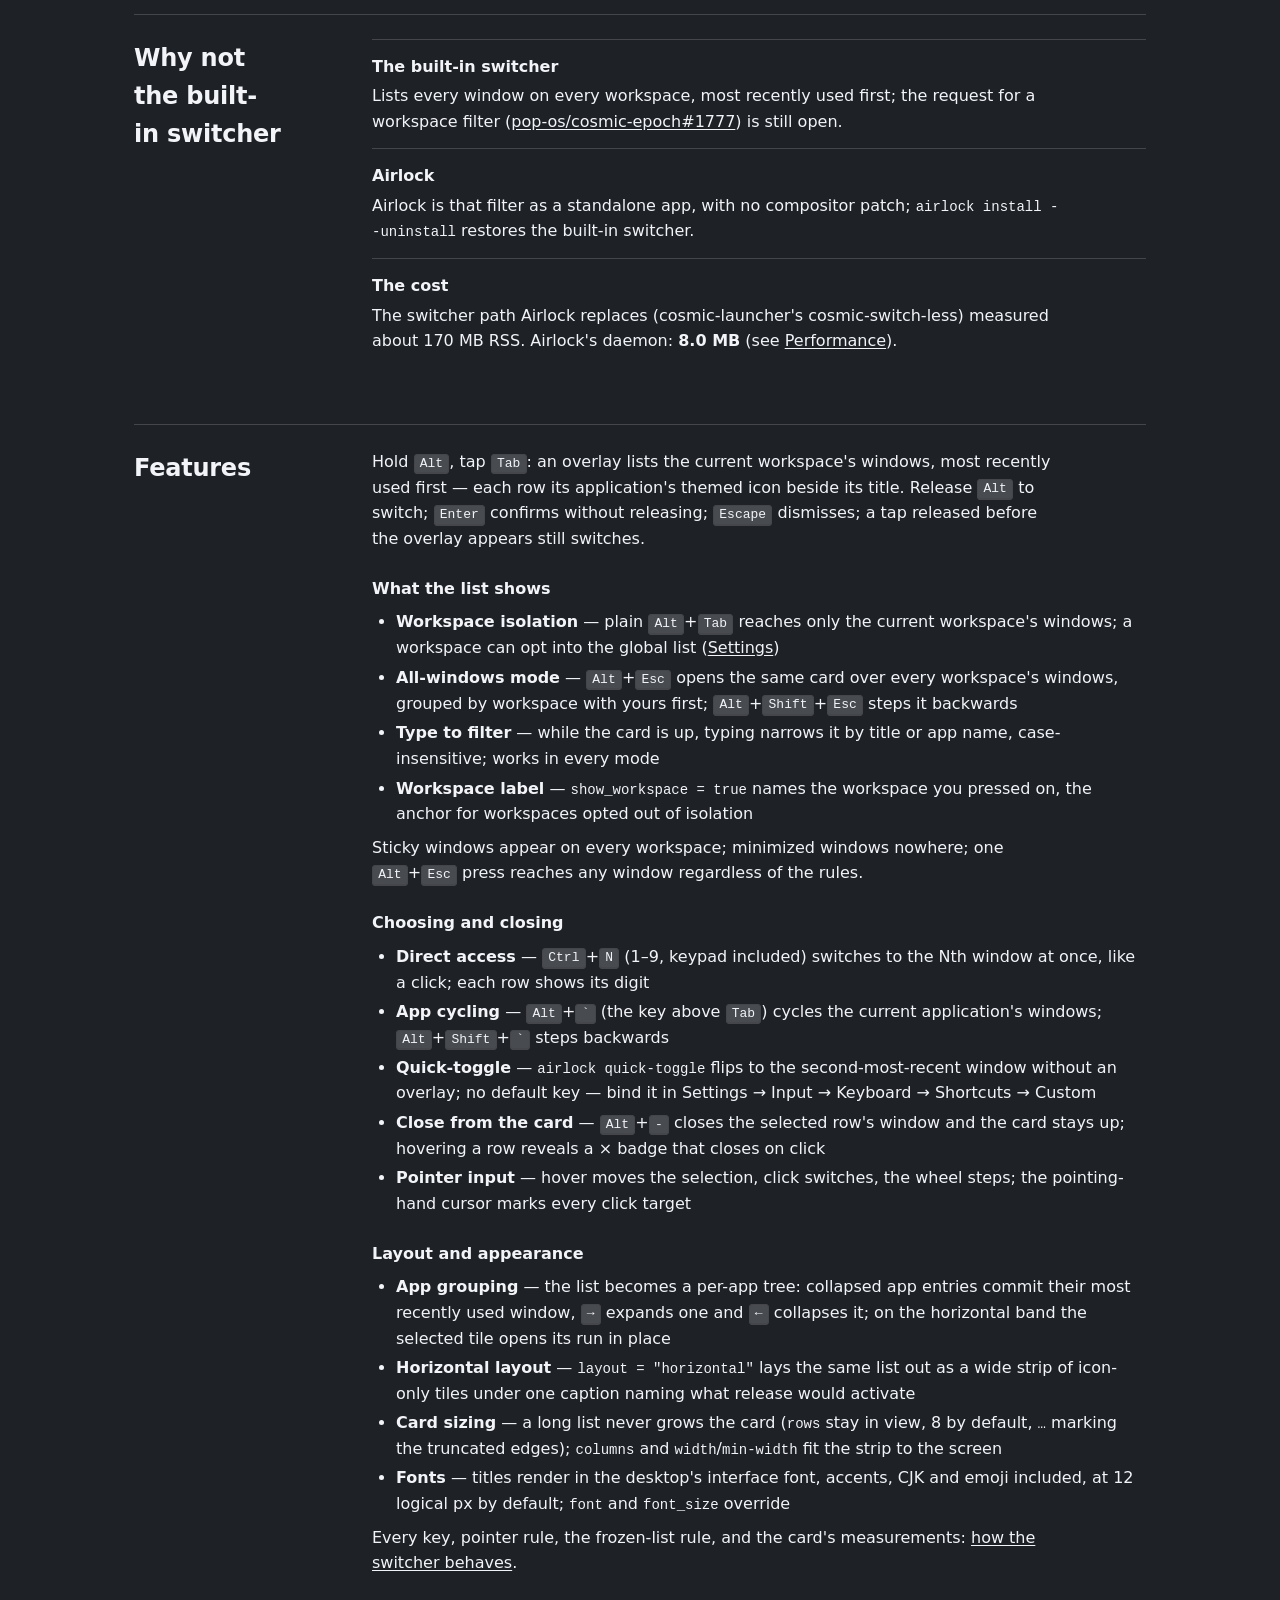
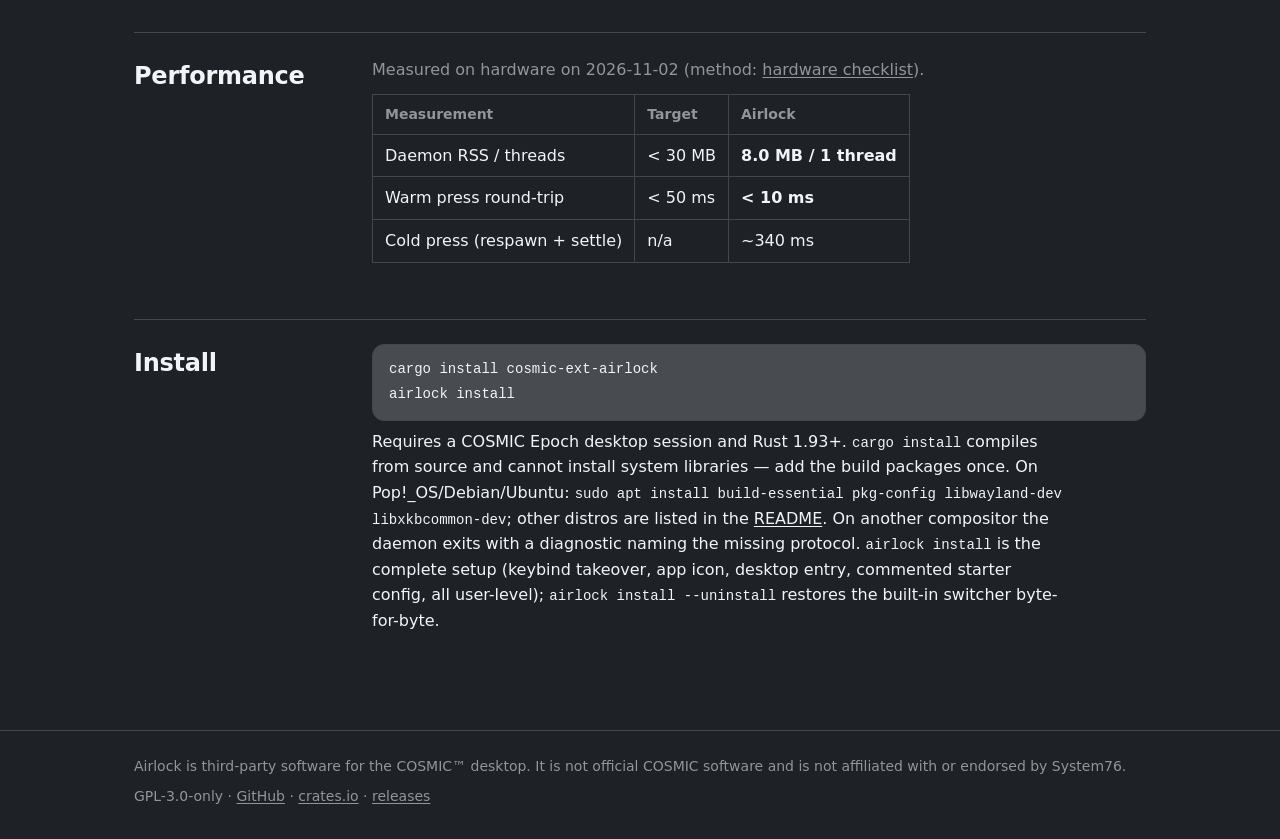
==== commit 19c968b0: "site: the demo lands under the hero — a poster and a play button, the 9.4 MB never loads until play " ====
--- a/site/index.html
+++ b/site/index.html
@@ -50,6 +50,20 @@
       </figure>
     </section>
 
+    <section id="demo" class="row-section">
+      <h2>Demo</h2>
+      <div>
+        <p>The whole walkthrough, five minutes on a real COSMIC desktop:
+        hold <kbd>Alt</kbd>, tap <kbd>Tab</kbd>, type to filter, close from
+        the card.</p>
+        <figure class="demo-video">
+          <video controls preload="none" loading="lazy" poster="assets/demo-poster.jpg" width="1920" height="1080">
+            <source src="assets/demo.webm" type="video/webm">
+          </video>
+        </figure>
+      </div>
+    </section>
+
     <section id="why" class="row-section">
       <h2>Why not the built-in switcher</h2>
       <div>
--- a/site/assets/style.css
+++ b/site/assets/style.css
@@ -358,6 +358,22 @@
 
 pre code { font-size: 0.875rem; }
 
+/* The demo video takes the pre's frame: one hairline and the 12 px
+   radius. preload="none" and the poster keep the section free until the
+   visitor presses play — the 9.4 MB recording never loads by accident. */
+
+.demo-video { margin: 16px 0 0; }
+
+.demo-video video {
+  display: block;
+  width: 100%;
+  height: auto;
+  aspect-ratio: 16 / 9;
+  border: 1px solid var(--border);
+  border-radius: var(--radius);
+  background: var(--background);
+}
+
 /* Keycaps: the row-hint keycaps — mono, the selection band behind, the
    hairline around, a deeper bottom edge for the cap's depth. */
 
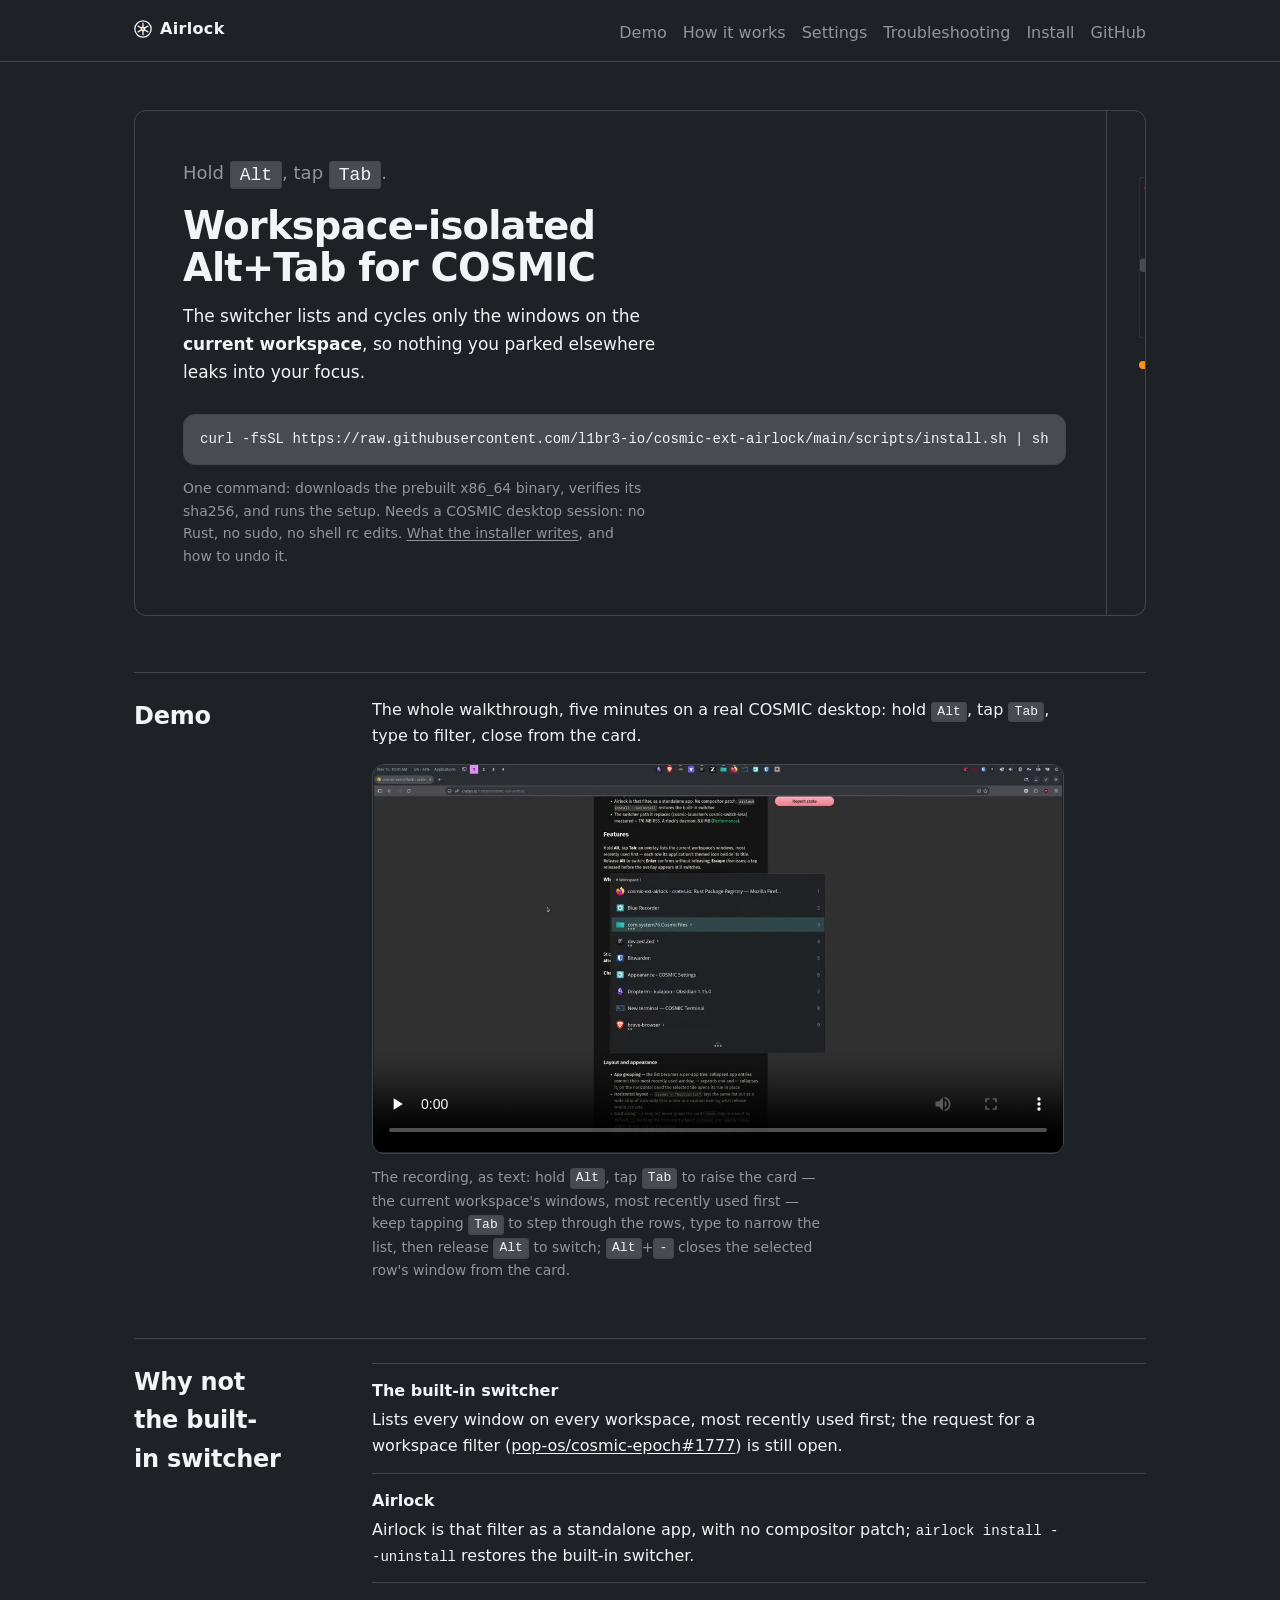
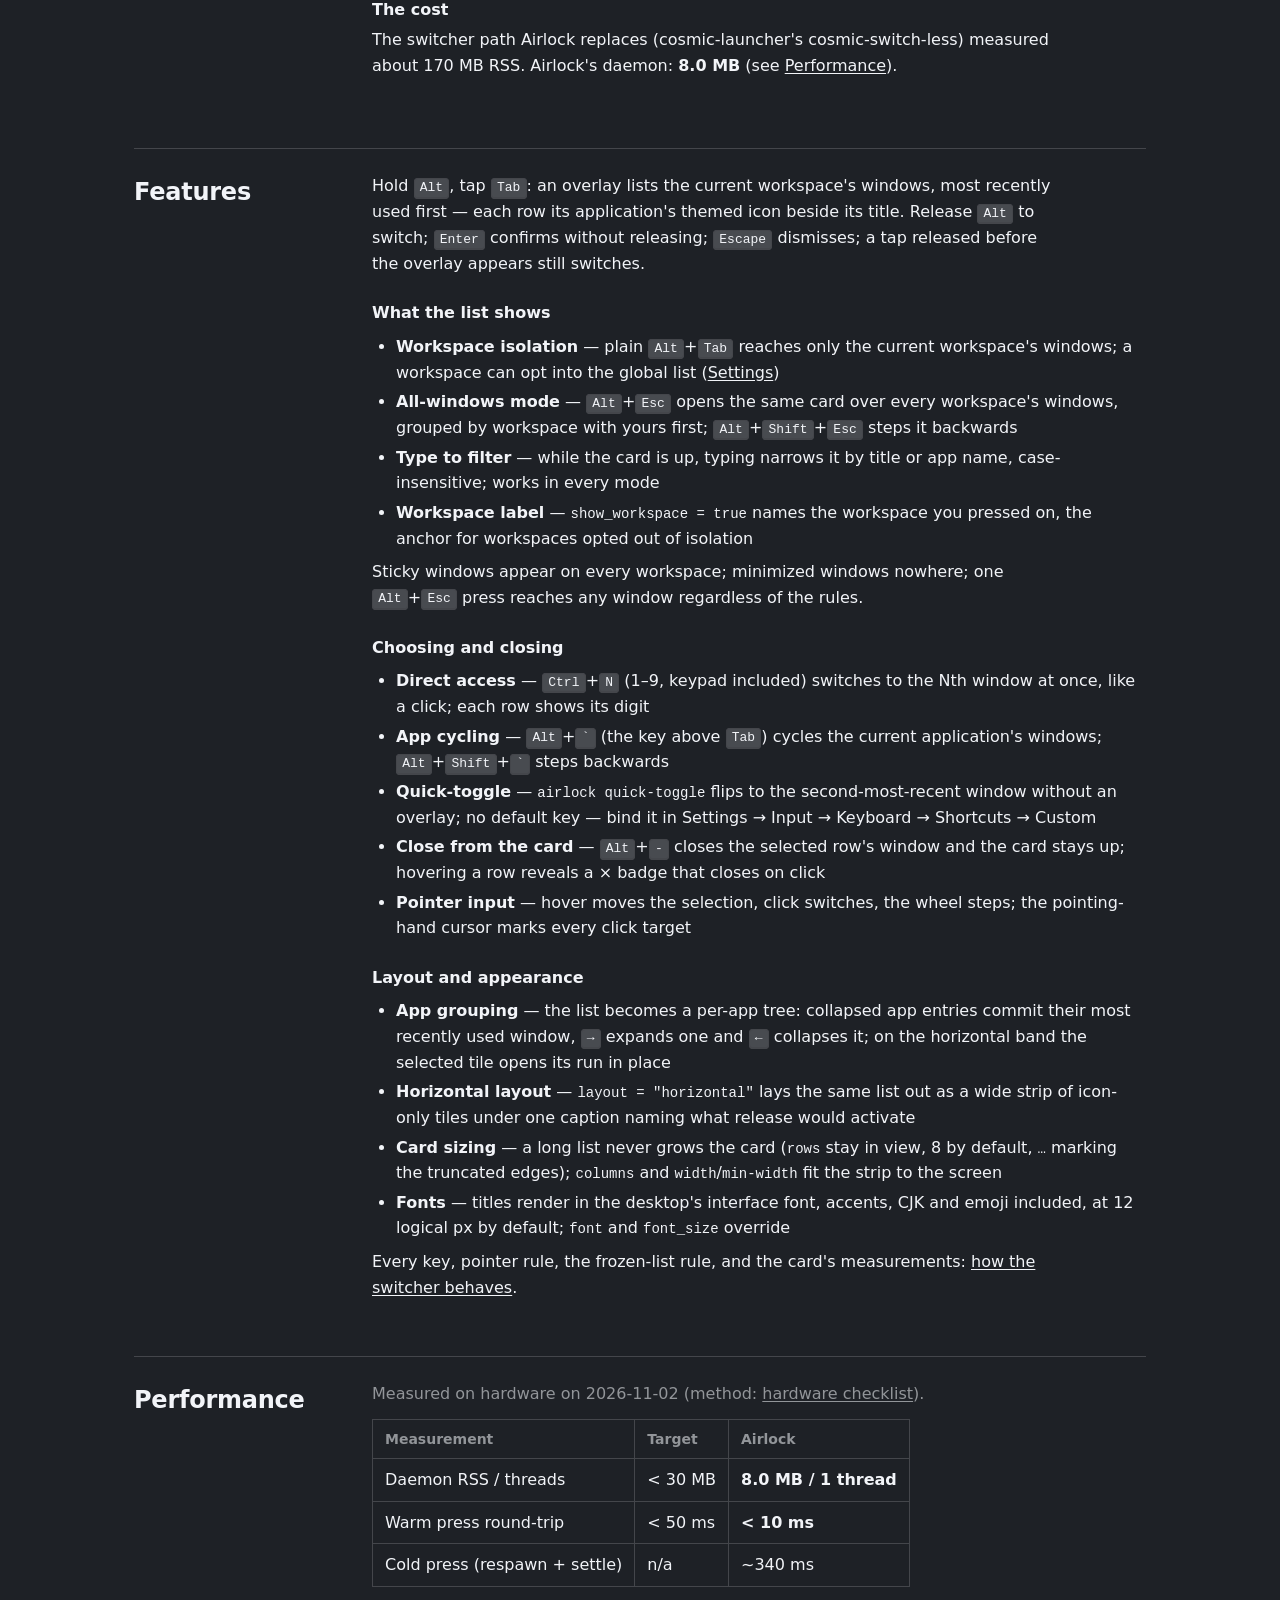
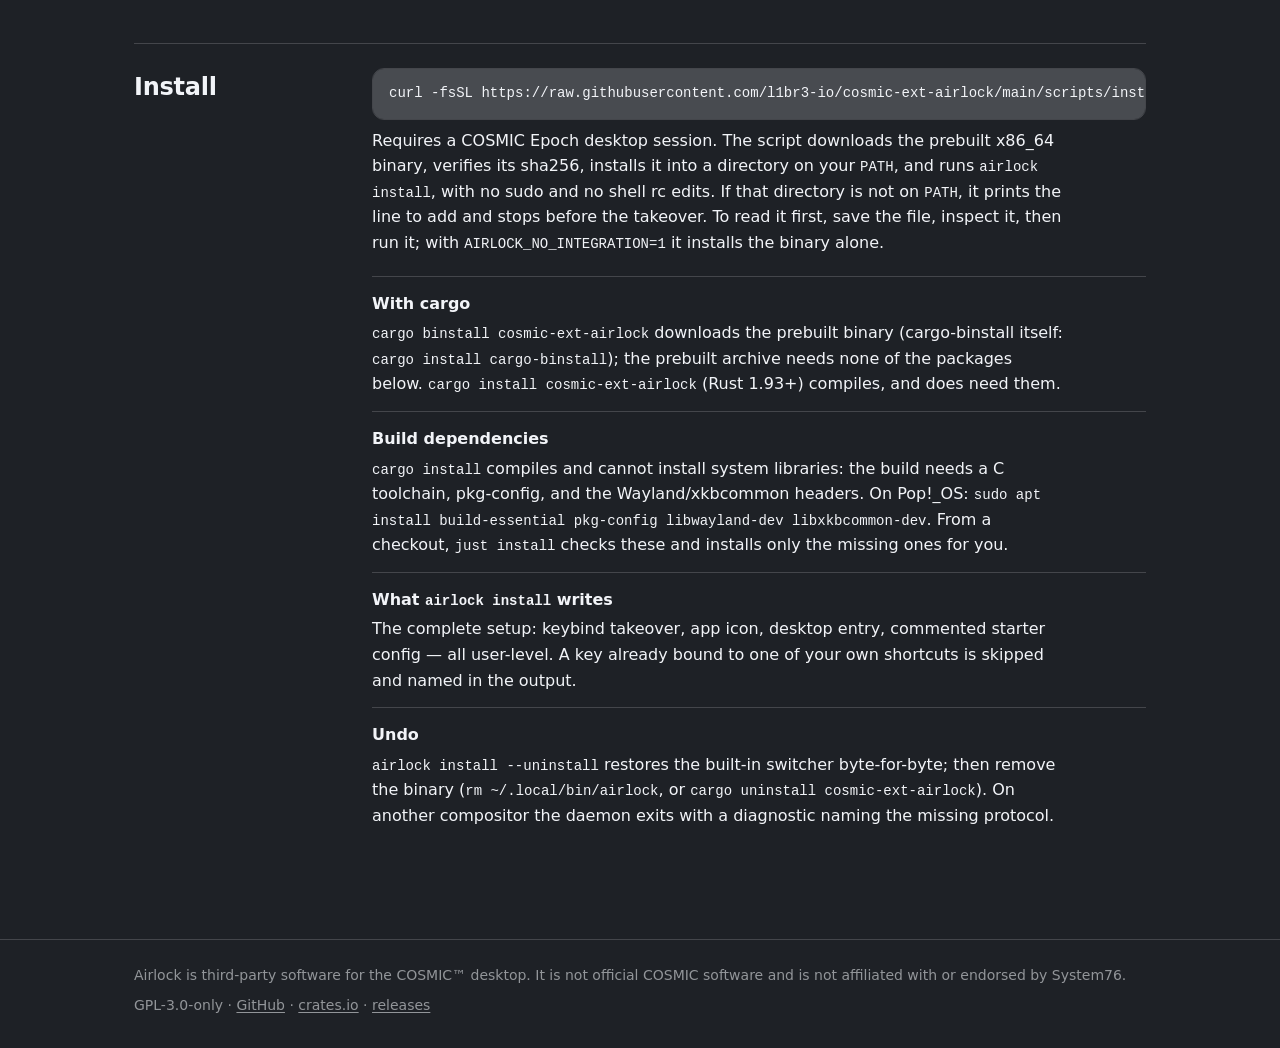
==== commit ca3637dc: "feat(install): the one-command installer: prebuilt binary, verified, then the takeover scripts/insta" ====
--- a/site/index.html
+++ b/site/index.html
@@ -14,6 +14,7 @@
   <div class="wrap">
     <a class="brand" href="index.html"><img src="assets/favicon.svg" width="18" height="18" alt="">Airlock</a>
     <nav>
+      <a href="#demo">Demo</a>
       <a href="how-it-works.html">How it works</a>
       <a href="settings.html">Settings</a>
       <a href="troubleshooting.html">Troubleshooting</a>
@@ -32,11 +33,10 @@
         <strong>current workspace</strong>, so nothing you parked elsewhere
         leaks into your focus.</p>
         <div class="quick-install">
-          <pre><code class="language-bash">cargo install cosmic-ext-airlock
-airlock install</code></pre>
-          <p class="fine">Requires a COSMIC Epoch desktop session and Rust
-          1.93+, plus pkg-config and the Wayland/xkbcommon headers to build
-          (per-distro list in the <a href="https://github.com/l1br3-io/cosmic-ext-airlock#install">README</a>).
+          <pre><code class="language-bash">curl -fsSL https://raw.githubusercontent.com/l1br3-io/cosmic-ext-airlock/main/scripts/install.sh | sh</code></pre>
+          <p class="fine">One command: downloads the prebuilt x86_64 binary,
+          verifies its sha256, and runs the setup. Needs a COSMIC desktop
+          session: no Rust, no sudo, no shell rc edits.
           <a href="#install">What the installer writes</a>, and how to
           undo it.</p>
         </div>
@@ -59,7 +59,17 @@
         <figure class="demo-video">
           <video controls preload="none" loading="lazy" poster="assets/demo-poster.jpg" width="1920" height="1080">
             <source src="assets/demo.webm" type="video/webm">
+            <source src="assets/demo.mp4" type="video/mp4">
+            <p>The recording can't play here. Download it:
+            <a href="assets/demo.webm">WebM (9.4 MB)</a> or
+            <a href="assets/demo.mp4">MP4 (15 MB)</a>.</p>
           </video>
+          <figcaption class="fine">The recording, as text: hold
+          <kbd>Alt</kbd>, tap <kbd>Tab</kbd> to raise the card — the current
+          workspace's windows, most recently used first — keep tapping
+          <kbd>Tab</kbd> to step through the rows, type to narrow the list,
+          then release <kbd>Alt</kbd> to switch; <kbd>Alt</kbd>+<kbd>-</kbd>
+          closes the selected row's window from the card.</figcaption>
         </figure>
       </div>
     </section>
@@ -195,21 +205,50 @@
     <section id="install" class="row-section">
       <h2>Install</h2>
       <div>
-        <pre><code class="language-bash">cargo install cosmic-ext-airlock
-airlock install</code></pre>
-        <p>Requires a COSMIC Epoch desktop session and Rust 1.93+.
-        <code>cargo install</code> compiles from source and cannot install
-        system libraries — add the build packages once. On
-        Pop!_OS/Debian/Ubuntu:
-        <code>sudo apt install build-essential pkg-config libwayland-dev
-        libxkbcommon-dev</code>; other distros are listed in the
-        <a href="https://github.com/l1br3-io/cosmic-ext-airlock#install">README</a>.
-        On another compositor the daemon exits with a diagnostic naming the
-        missing protocol. <code>airlock install</code> is the complete
-        setup (keybind takeover, app icon, desktop entry, commented starter
-        config, all user-level);
-        <code>airlock install --uninstall</code> restores the built-in
-        switcher byte-for-byte.</p>
+        <pre><code class="language-bash">curl -fsSL https://raw.githubusercontent.com/l1br3-io/cosmic-ext-airlock/main/scripts/install.sh | sh</code></pre>
+        <p>Requires a COSMIC Epoch desktop session. The script downloads the
+        prebuilt x86_64 binary, verifies its sha256, installs it into a
+        directory on your <code>PATH</code>, and runs
+        <code>airlock install</code>, with no sudo and no shell rc edits. If that
+        directory is not on <code>PATH</code>, it prints the line to add and
+        stops before the takeover. To read it
+        first, save the file, inspect it, then run it; with
+        <code>AIRLOCK_NO_INTEGRATION=1</code> it installs the binary alone.</p>
+        <div class="rows">
+          <div class="row">
+            <h3>With cargo</h3>
+            <p><code>cargo binstall cosmic-ext-airlock</code> downloads the
+            prebuilt binary (cargo-binstall itself:
+            <code>cargo install cargo-binstall</code>); the prebuilt archive
+            needs none of the packages below. <code>cargo install
+            cosmic-ext-airlock</code> (Rust 1.93+) compiles, and does need
+            them.</p>
+          </div>
+          <div class="row">
+            <h3>Build dependencies</h3>
+            <p><code>cargo install</code> compiles and cannot install system
+            libraries: the build needs a C toolchain, pkg-config, and the
+            Wayland/xkbcommon headers. On Pop!_OS:
+            <code>sudo apt install build-essential pkg-config libwayland-dev
+            libxkbcommon-dev</code>. From a checkout, <code>just install</code>
+            checks these and installs only the missing ones for you.</p>
+          </div>
+          <div class="row">
+            <h3>What <code>airlock install</code> writes</h3>
+            <p>The complete setup: keybind takeover, app icon, desktop entry,
+            commented starter config — all user-level. A key already bound to
+            one of your own shortcuts is skipped and named in the output.</p>
+          </div>
+          <div class="row">
+            <h3>Undo</h3>
+            <p><code>airlock install --uninstall</code> restores the built-in
+            switcher byte-for-byte; then remove the binary
+            (<code>rm ~/.local/bin/airlock</code>, or
+            <code>cargo uninstall cosmic-ext-airlock</code>). On another
+            compositor the daemon exits with a diagnostic naming the missing
+            protocol.</p>
+          </div>
+        </div>
       </div>
     </section>
   </div>
--- a/site/assets/style.css
+++ b/site/assets/style.css
@@ -136,9 +136,9 @@
 
 .hero-copy { padding: 32px 24px; }
 
-.gesture { margin: 0; color: var(--muted); font-size: 1rem; }
-
-.hero .gesture kbd { font-size: 1rem; padding: 0.16em 0.5em; }
+.gesture { margin: 0; color: var(--muted); font-size: 1.125rem; }
+
+.hero .gesture kbd { font-size: 1.125rem; padding: 0.16em 0.5em; }
 
 .hero h1 {
   font-size: clamp(2rem, 3vw, 2.5rem);
@@ -359,10 +359,13 @@
 pre code { font-size: 0.875rem; }
 
 /* The demo video takes the pre's frame: one hairline and the 12 px
-   radius. preload="none" and the poster keep the section free until the
-   visitor presses play — the 9.4 MB recording never loads by accident. */
-
-.demo-video { margin: 16px 0 0; }
+   radius. It holds the prose measure, not the full column — a five-minute
+   recording is reference material, not a second hero, and at 68ch it sits
+   at the same left edge as the paragraph that introduces it.
+   preload="none" and the poster keep the section free until the visitor
+   presses play — the 9.4 MB recording never loads by accident. */
+
+.demo-video { margin: 16px 0 0; max-width: 68ch; }
 
 .demo-video video {
   display: block;
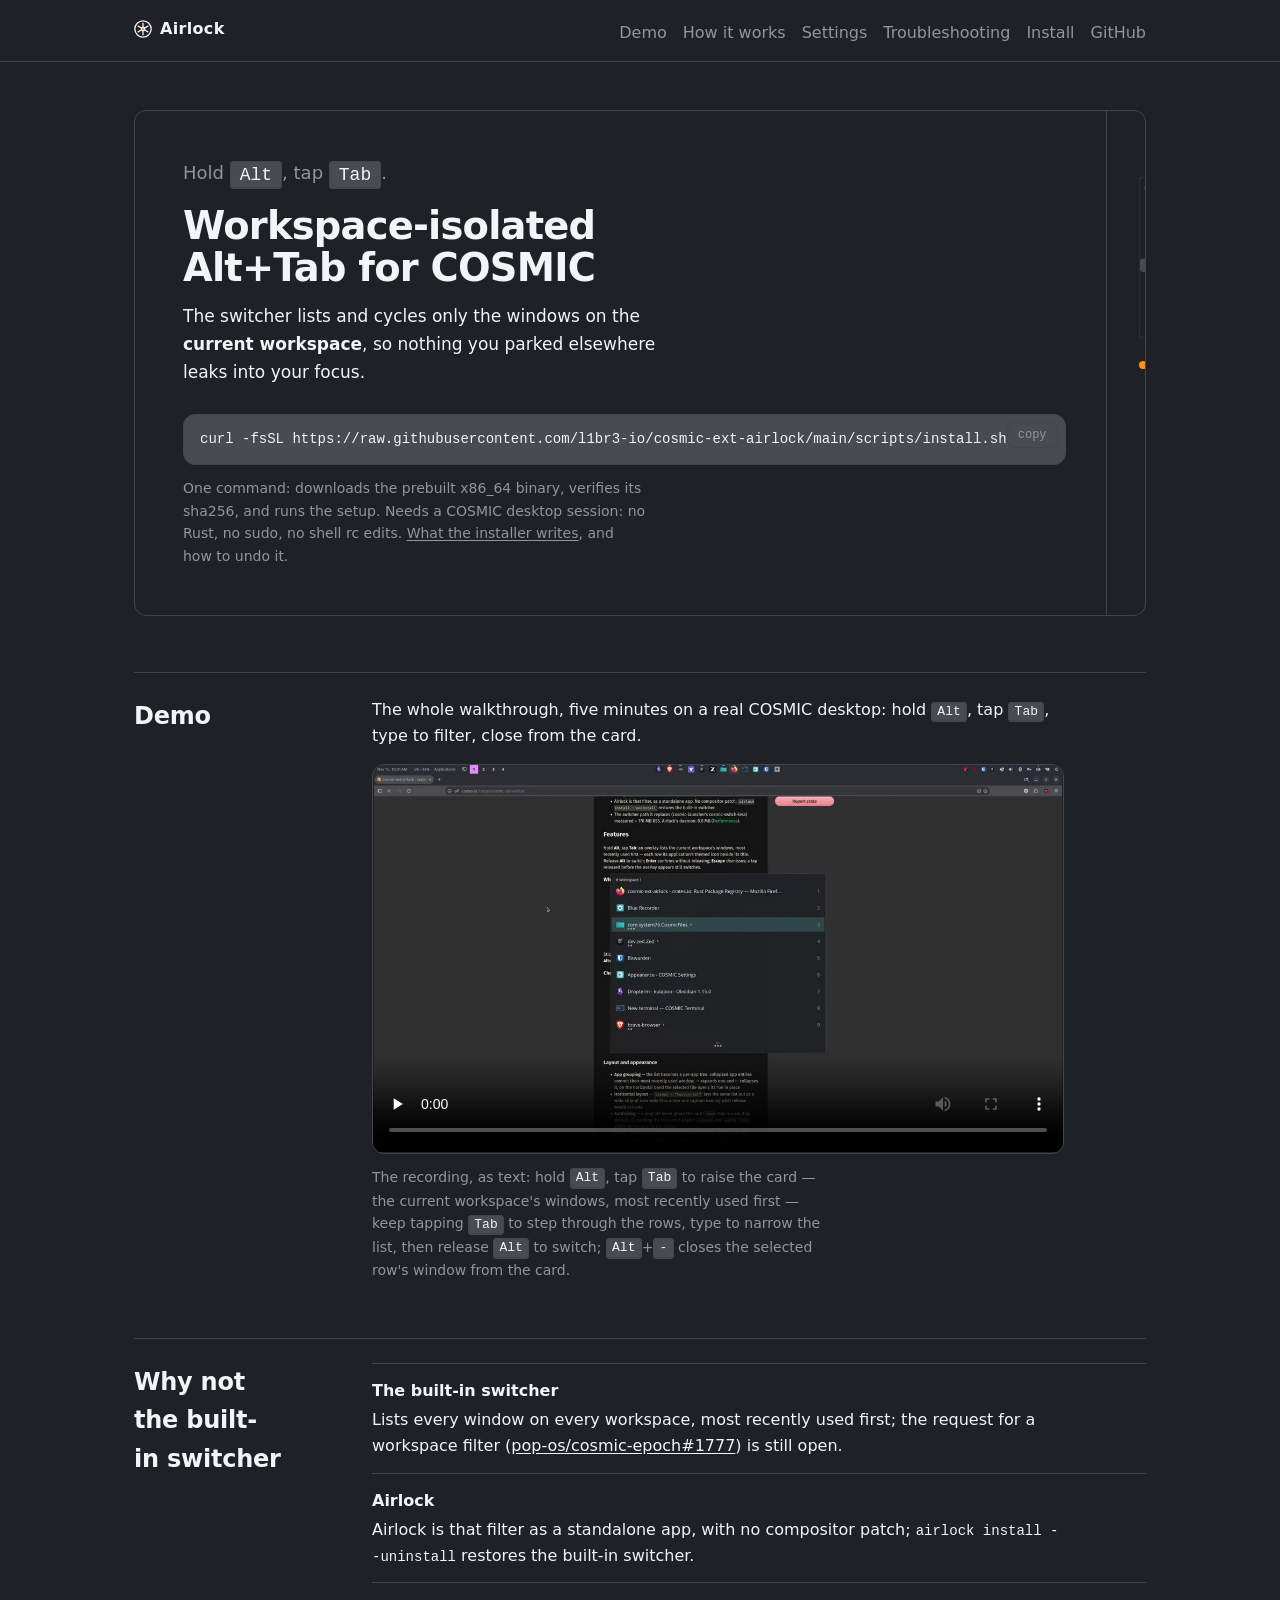
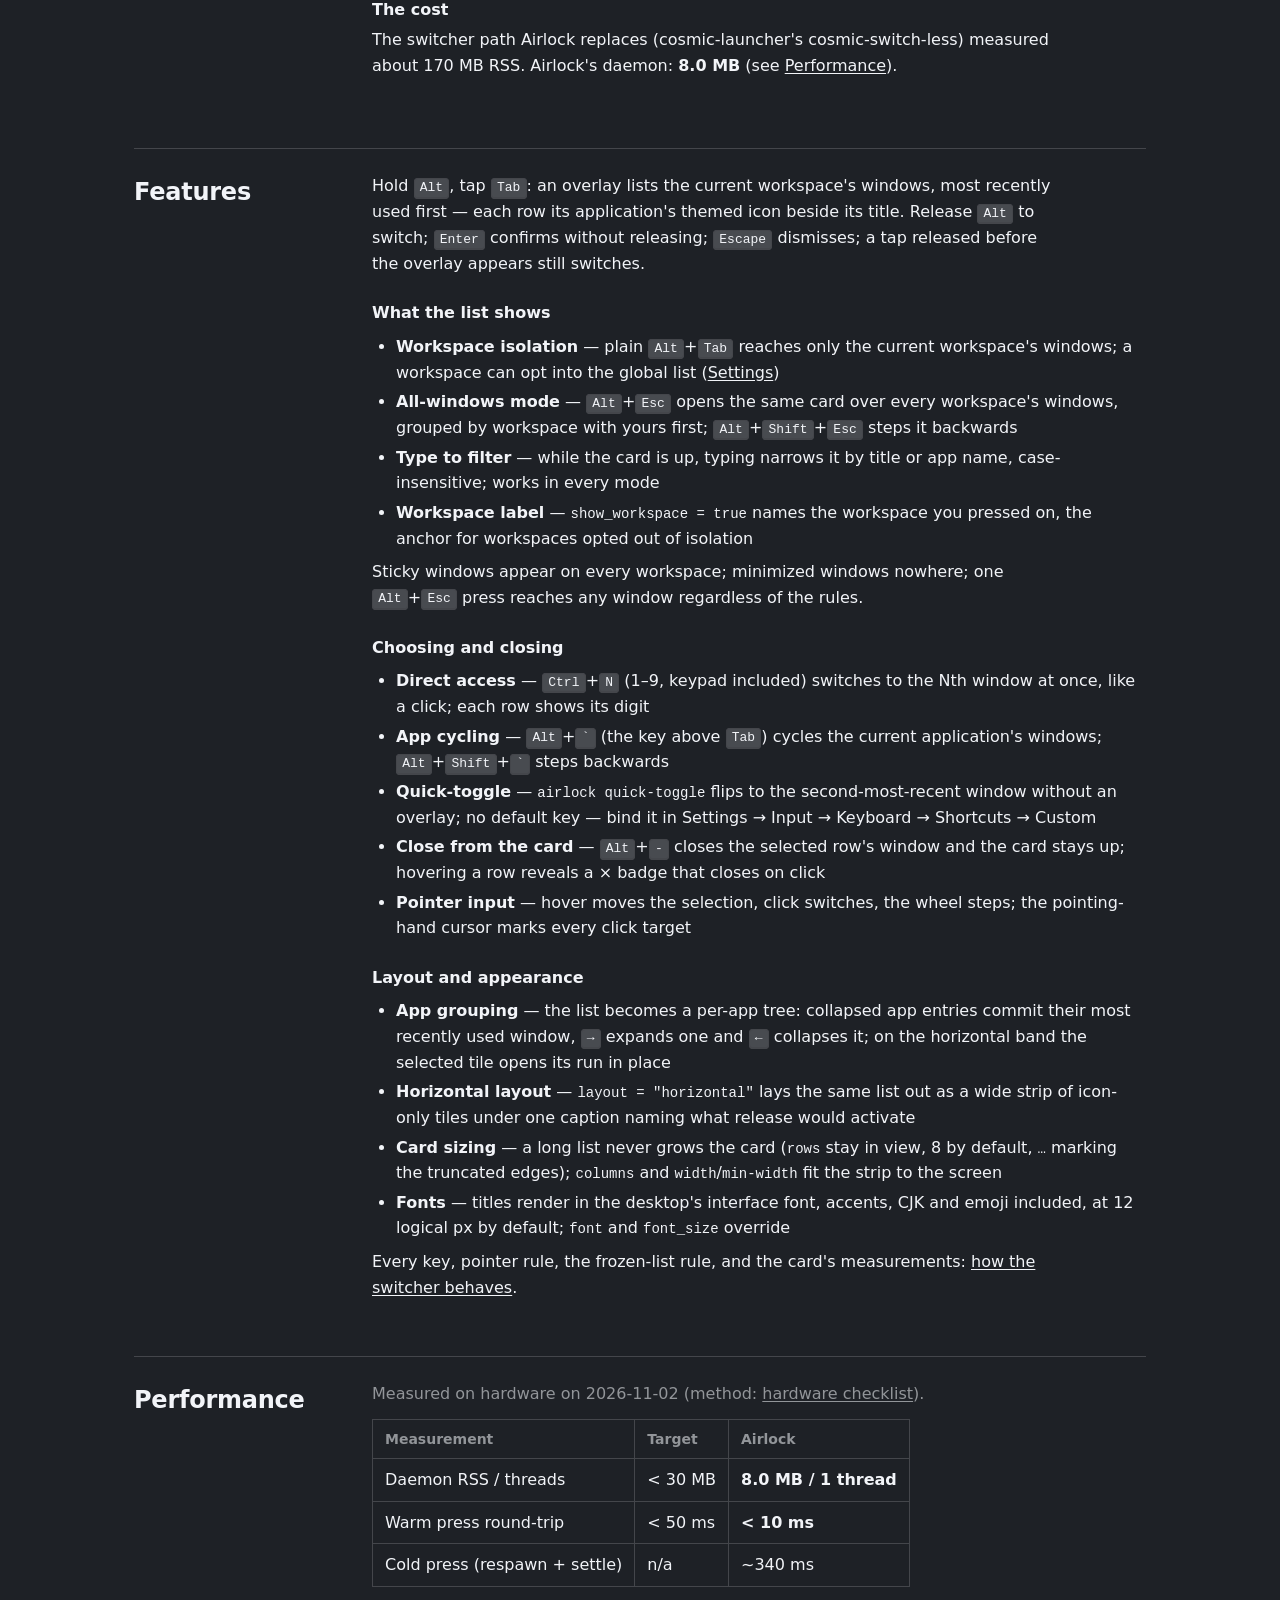
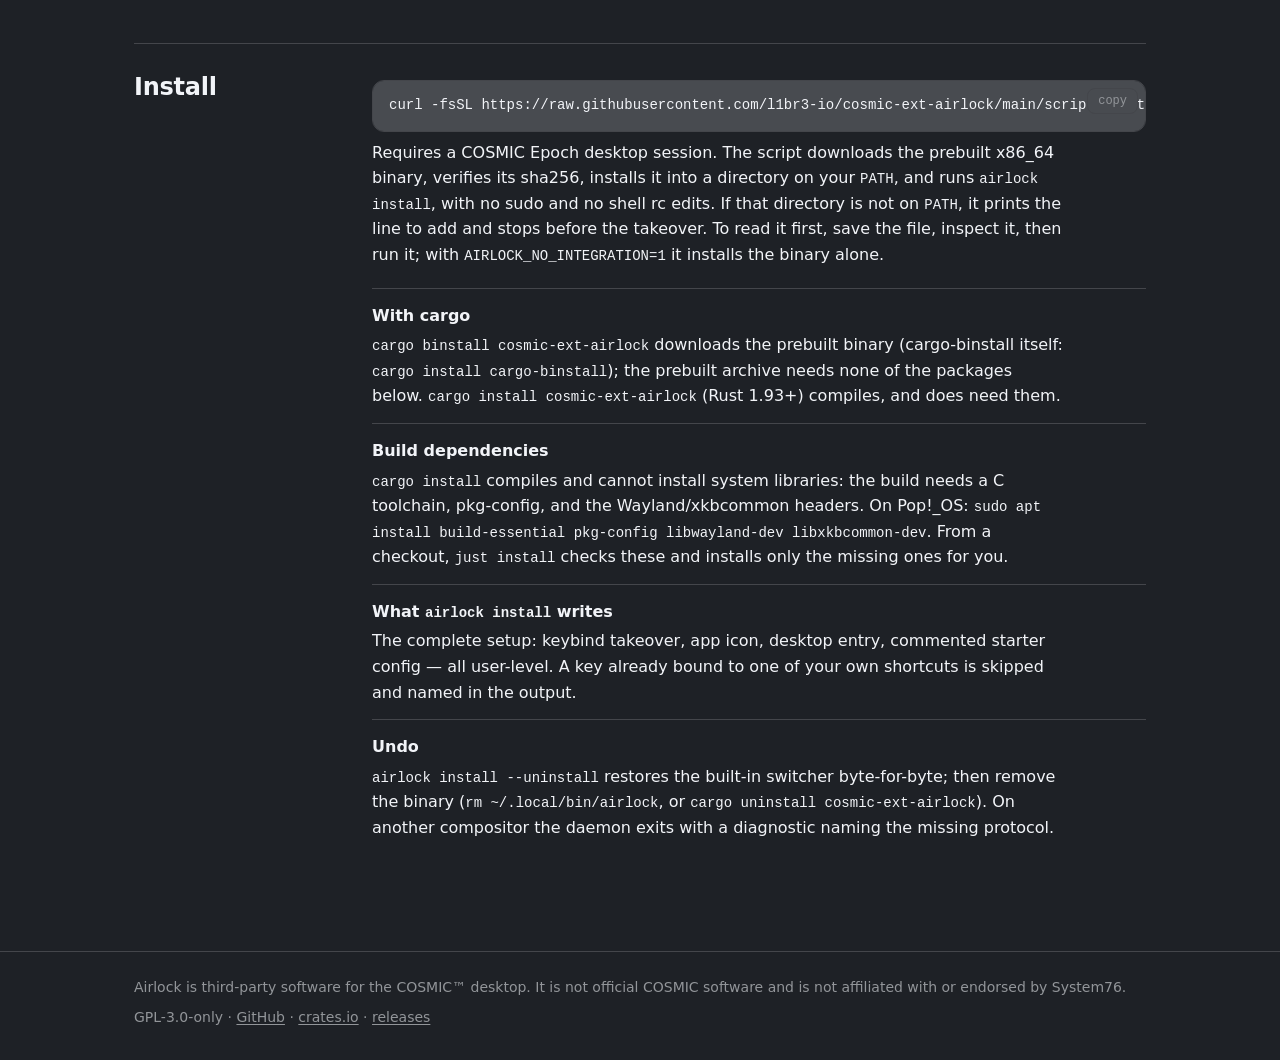
==== commit d1067bbe: "site: the install command copies with one click — and the selection shows itself inside the band The" ====
--- a/site/index.html
+++ b/site/index.html
@@ -33,7 +33,7 @@
         <strong>current workspace</strong>, so nothing you parked elsewhere
         leaks into your focus.</p>
         <div class="quick-install">
-          <pre><code class="language-bash">curl -fsSL https://raw.githubusercontent.com/l1br3-io/cosmic-ext-airlock/main/scripts/install.sh | sh</code></pre>
+          <div class="cmd"><pre><code class="language-bash">curl -fsSL https://raw.githubusercontent.com/l1br3-io/cosmic-ext-airlock/main/scripts/install.sh | sh</code></pre><button class="copy" type="button" aria-label="Copy the install command">copy</button></div>
           <p class="fine">One command: downloads the prebuilt x86_64 binary,
           verifies its sha256, and runs the setup. Needs a COSMIC desktop
           session: no Rust, no sudo, no shell rc edits.
@@ -205,7 +205,7 @@
     <section id="install" class="row-section">
       <h2>Install</h2>
       <div>
-        <pre><code class="language-bash">curl -fsSL https://raw.githubusercontent.com/l1br3-io/cosmic-ext-airlock/main/scripts/install.sh | sh</code></pre>
+        <div class="cmd"><pre><code class="language-bash">curl -fsSL https://raw.githubusercontent.com/l1br3-io/cosmic-ext-airlock/main/scripts/install.sh | sh</code></pre><button class="copy" type="button" aria-label="Copy the install command">copy</button></div>
         <p>Requires a COSMIC Epoch desktop session. The script downloads the
         prebuilt x86_64 binary, verifies its sha256, installs it into a
         directory on your <code>PATH</code>, and runs
@@ -264,5 +264,37 @@
     <a href="https://github.com/l1br3-io/cosmic-ext-airlock/releases">releases</a></p>
   </div>
 </footer>
+<script>
+// The copy buttons on the two install commands: one label, one state —
+// "copy" while waiting, "copied" for a beat after. Falls back to a
+// selection-based copy where the clipboard API is unavailable.
+document.querySelectorAll('.copy').forEach(function (b) {
+  b.addEventListener('click', function () {
+    var code = b.parentElement.querySelector('pre code');
+    var done = function () {
+      b.textContent = 'copied';
+      b.classList.add('did');
+      setTimeout(function () {
+        b.textContent = 'copy';
+        b.classList.remove('did');
+      }, 1600);
+    };
+    if (navigator.clipboard && navigator.clipboard.writeText) {
+      navigator.clipboard.writeText(code.textContent).then(done, function () { fallback(); });
+    } else {
+      fallback();
+    }
+    function fallback() {
+      var r = document.createRange();
+      r.selectNodeContents(code);
+      var s = window.getSelection();
+      s.removeAllRanges();
+      s.addRange(r);
+      try { if (document.execCommand('copy')) done(); } catch (e) {}
+      s.removeAllRanges();
+    }
+  });
+});
+</script>
 </body>
 </html>
--- a/site/assets/style.css
+++ b/site/assets/style.css
@@ -34,6 +34,13 @@
    the way a selected row does. */
 
 ::selection { background: var(--selected-bg); }
+
+/* Inside the band's own fills the selection band would disappear: pre and
+   kbd paint the same --selected-bg the selection uses, so highlighted
+   command text looked unselectable. There the selection inverts — the
+   text fill with the card's letters — still only the site's own colors. */
+
+pre ::selection, kbd::selection { background: var(--text); color: var(--background); }
 
 :focus-visible {
   outline: 2px solid var(--muted);
@@ -358,6 +365,32 @@
 
 pre code { font-size: 0.875rem; }
 
+/* The install commands carry one affordance: a copy button riding the
+   band's own fill, top-right, out of the command's first line. The label
+   states the action and the outcome — no icon, no motion, the same text
+   swap the CLI spends. The radius is the band's own 8 px rung, not the
+   card's 12. */
+.cmd { position: relative; }
+
+.copy {
+  position: absolute;
+  top: 8px;
+  right: 8px;
+  padding: 6px 10px;
+  font-family: var(--mono);
+  font-size: 0.75rem;
+  line-height: 1;
+  color: var(--muted);
+  background: var(--selected-bg);
+  border: 1px solid var(--border);
+  border-radius: 8px;
+  cursor: pointer;
+}
+
+.copy:hover, .copy.did { color: var(--text); }
+
+.copy:focus-visible { outline: 1px solid var(--text); outline-offset: 1px; }
+
 /* The demo video takes the pre's frame: one hairline and the 12 px
    radius. It holds the prose measure, not the full column — a five-minute
    recording is reference material, not a second hero, and at 68ch it sits
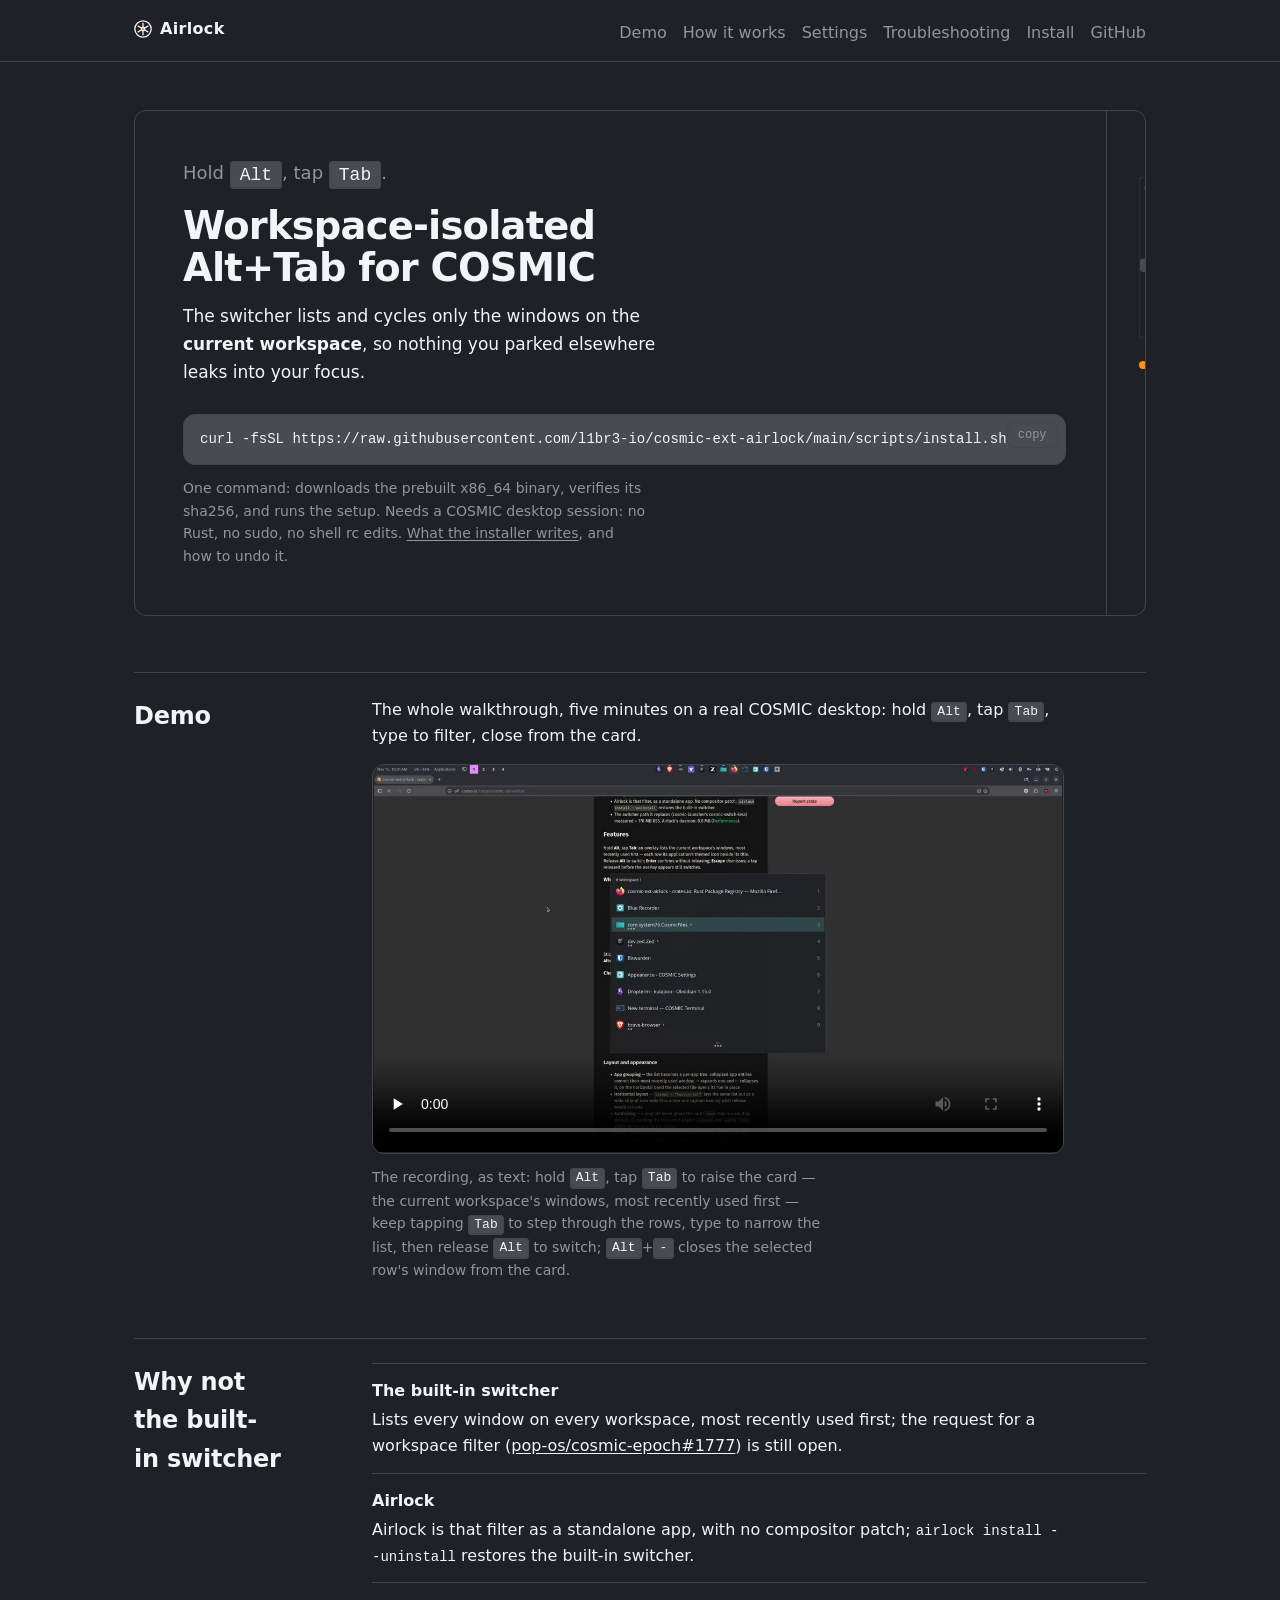
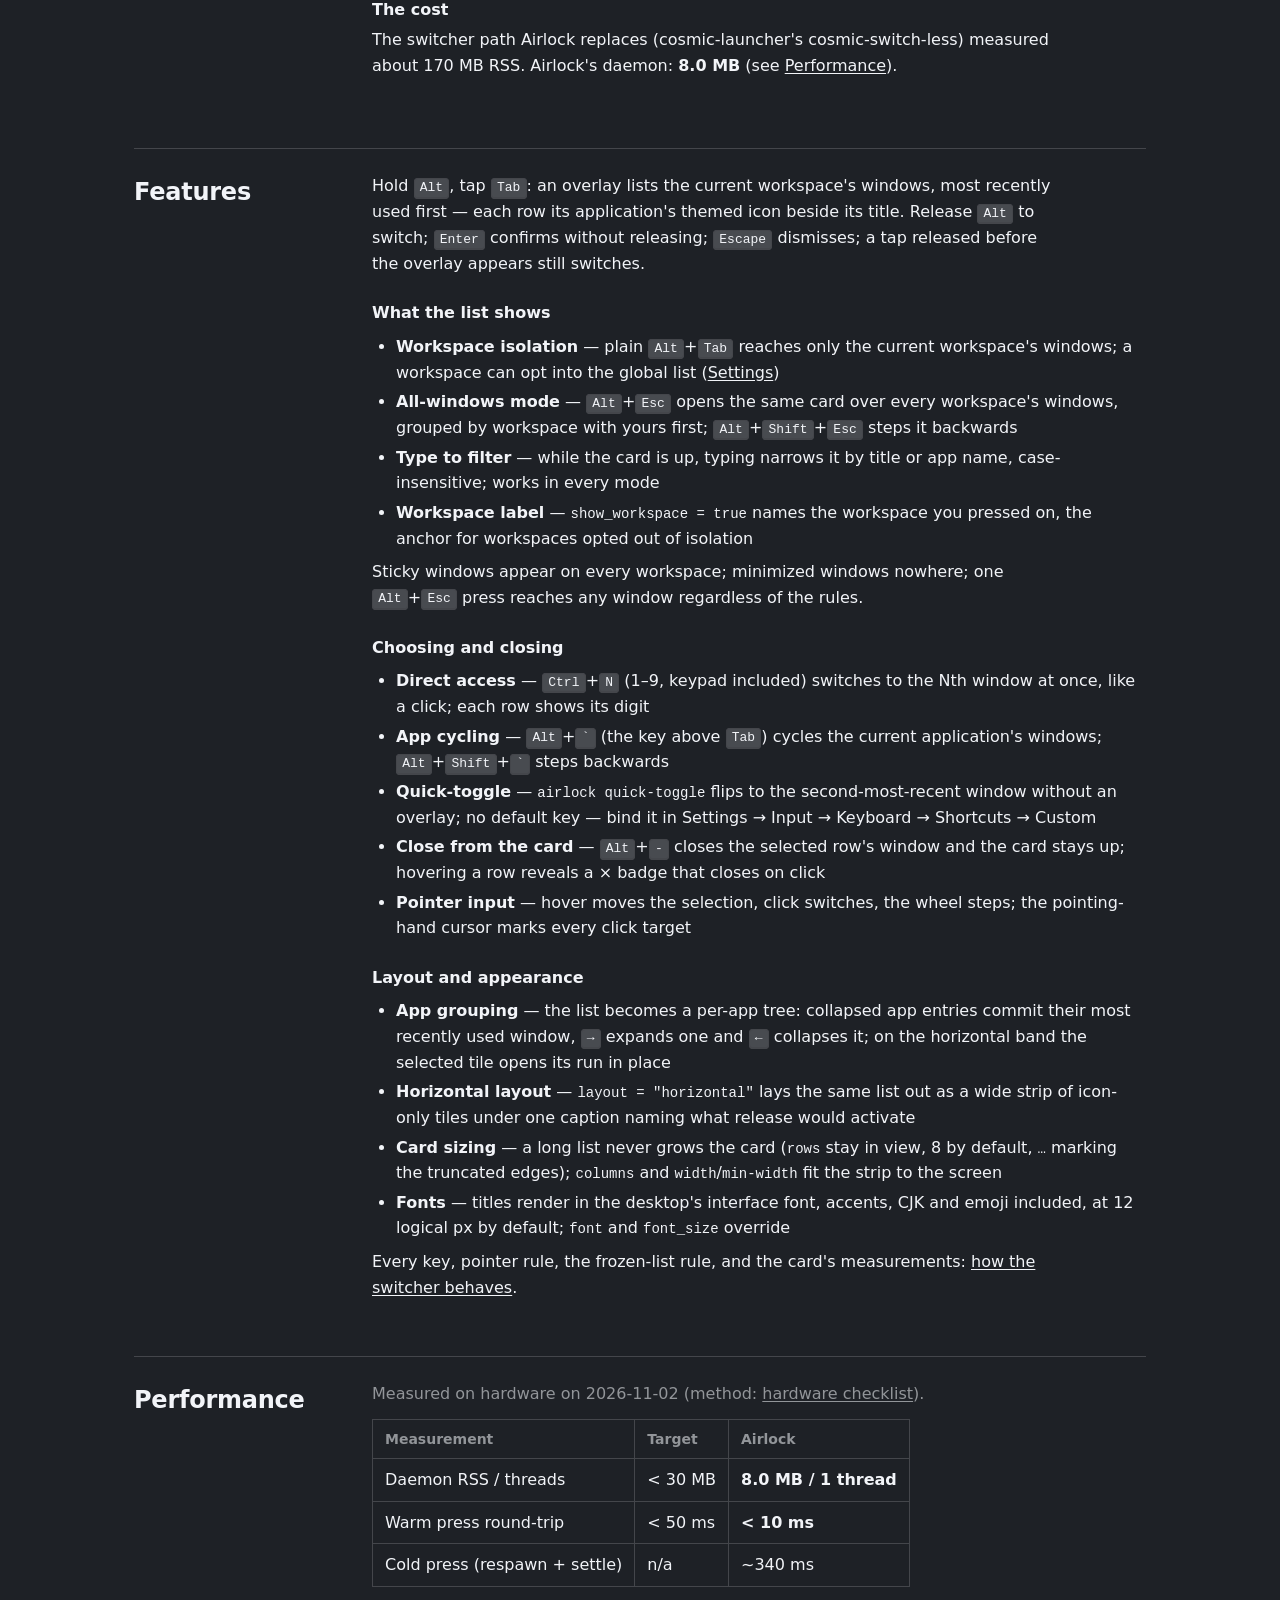
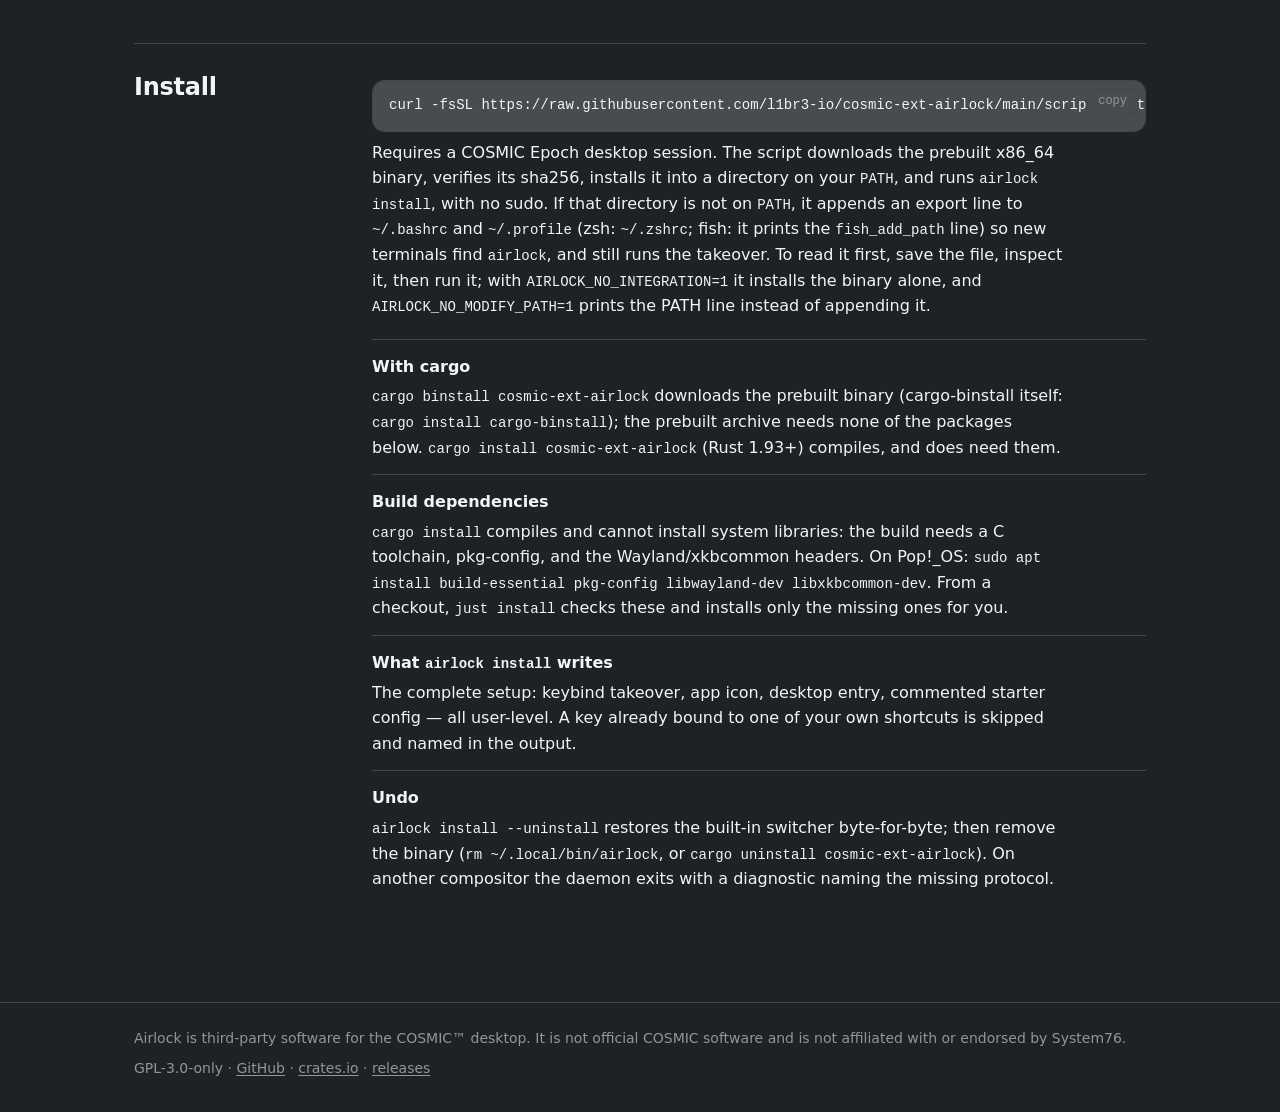
==== commit 33809ddf: "fix(install): one-command install makes the airlock command available An off-PATH install dir left u" ====
--- a/site/index.html
+++ b/site/index.html
@@ -209,11 +209,16 @@
         <p>Requires a COSMIC Epoch desktop session. The script downloads the
         prebuilt x86_64 binary, verifies its sha256, installs it into a
         directory on your <code>PATH</code>, and runs
-        <code>airlock install</code>, with no sudo and no shell rc edits. If that
-        directory is not on <code>PATH</code>, it prints the line to add and
-        stops before the takeover. To read it
+        <code>airlock install</code>, with no sudo. If that
+        directory is not on <code>PATH</code>, it appends an export line
+        to <code>~/.bashrc</code> and <code>~/.profile</code> (zsh:
+        <code>~/.zshrc</code>; fish: it prints the
+        <code>fish_add_path</code> line) so new terminals find
+        <code>airlock</code>, and still runs the takeover. To read it
         first, save the file, inspect it, then run it; with
-        <code>AIRLOCK_NO_INTEGRATION=1</code> it installs the binary alone.</p>
+        <code>AIRLOCK_NO_INTEGRATION=1</code> it installs the binary alone,
+        and <code>AIRLOCK_NO_MODIFY_PATH=1</code> prints the PATH line
+        instead of appending it.</p>
         <div class="rows">
           <div class="row">
             <h3>With cargo</h3>
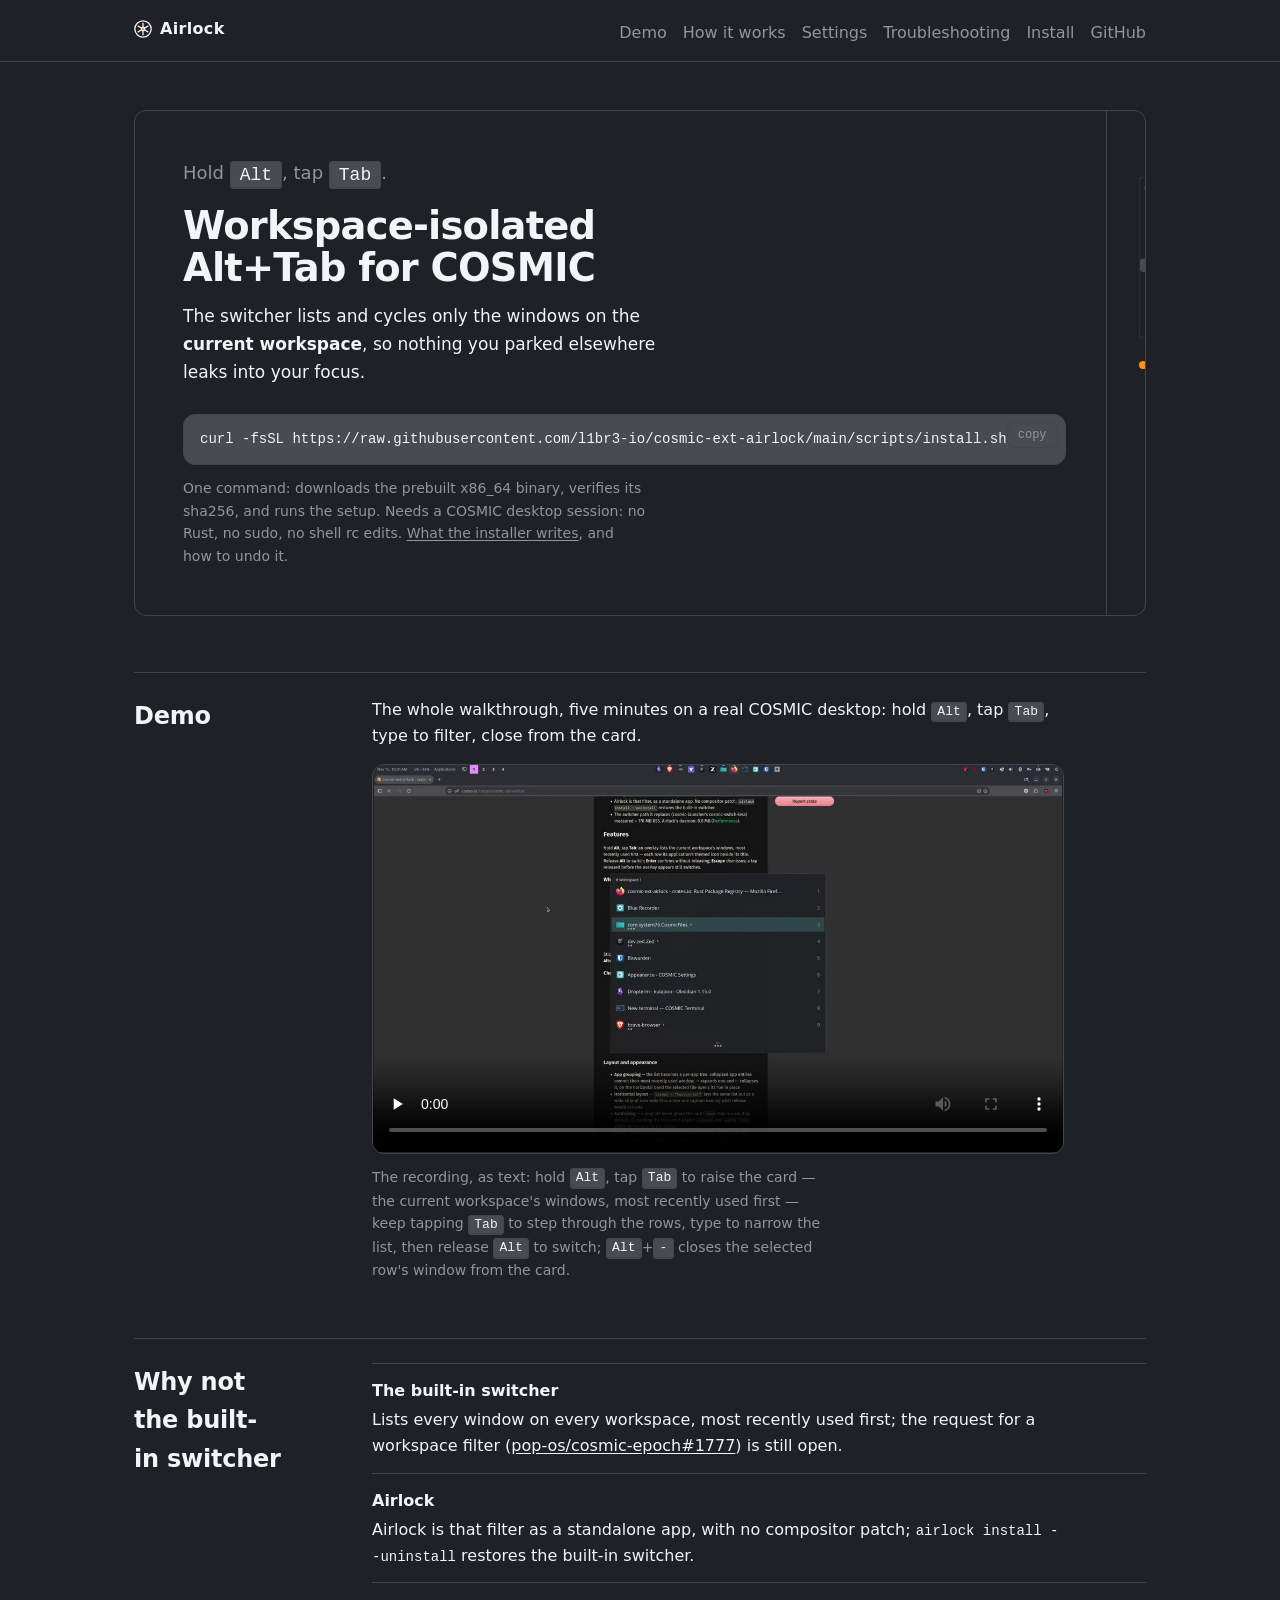
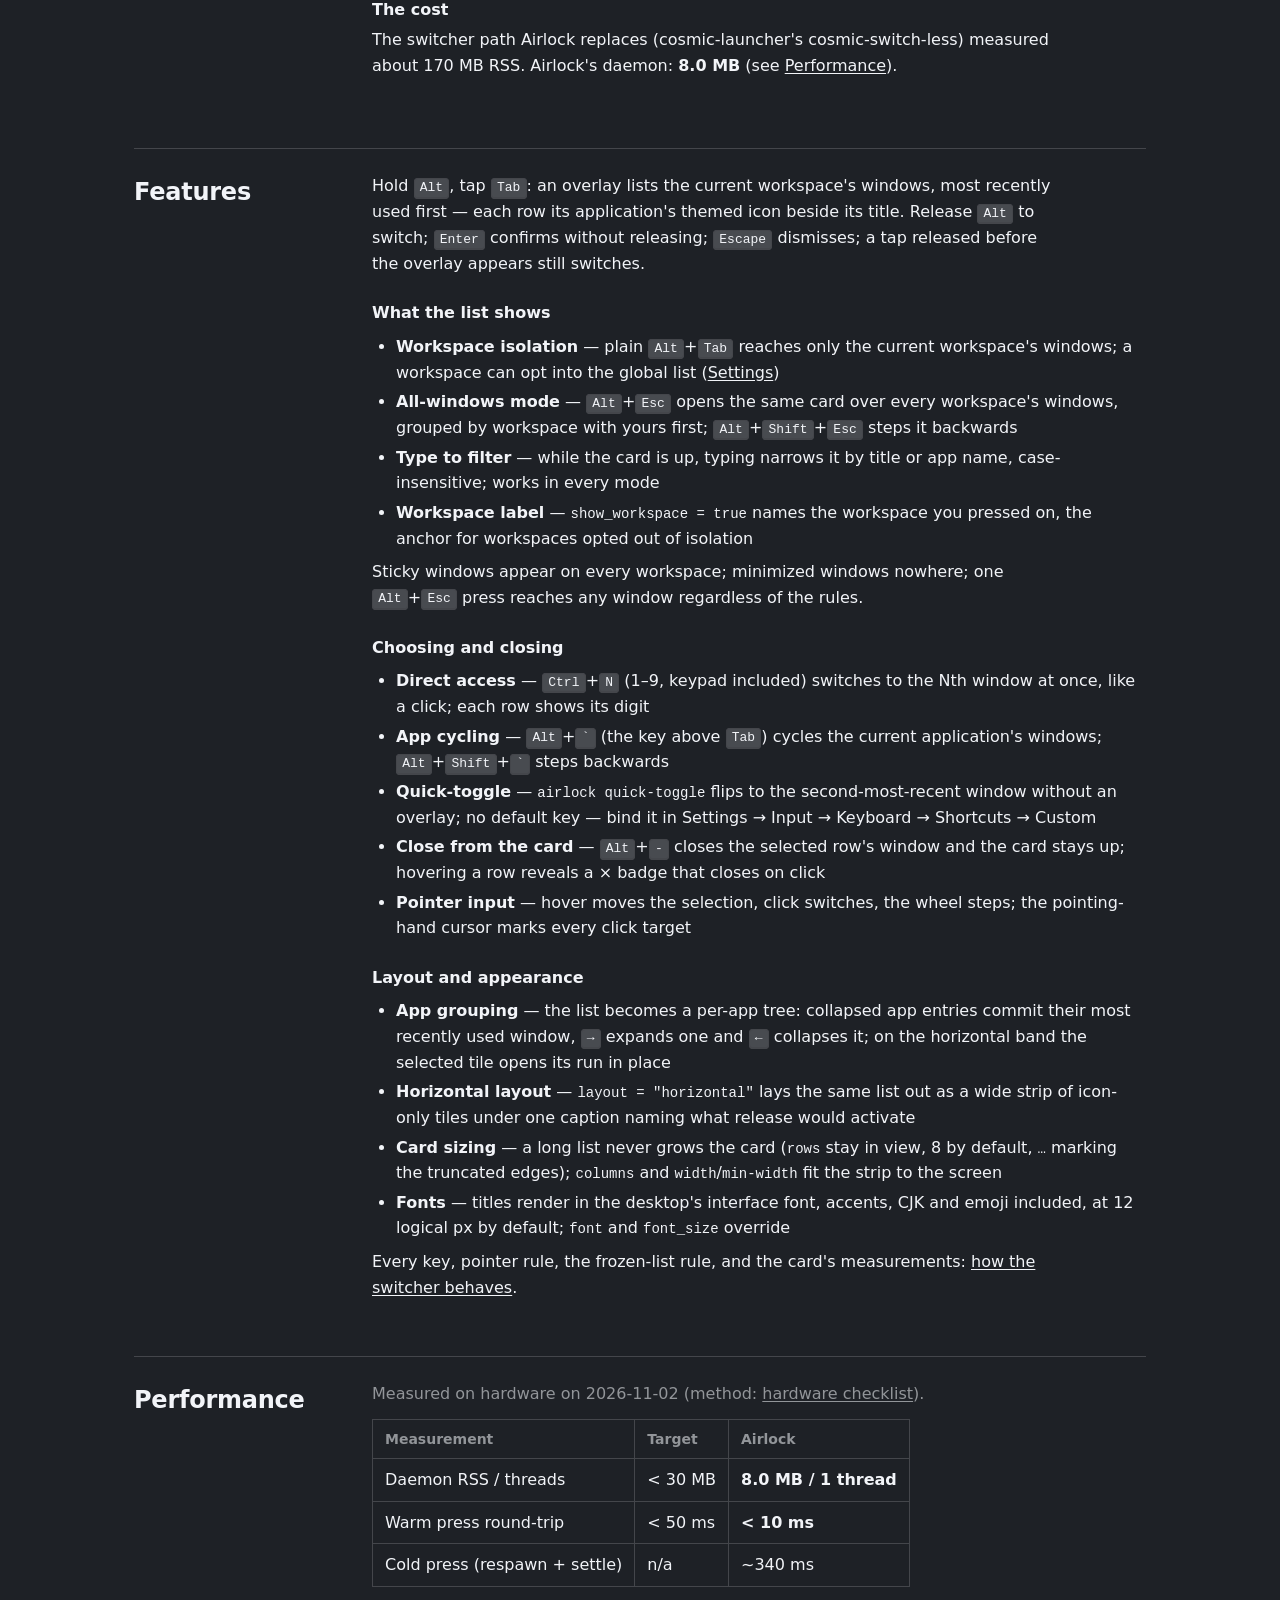
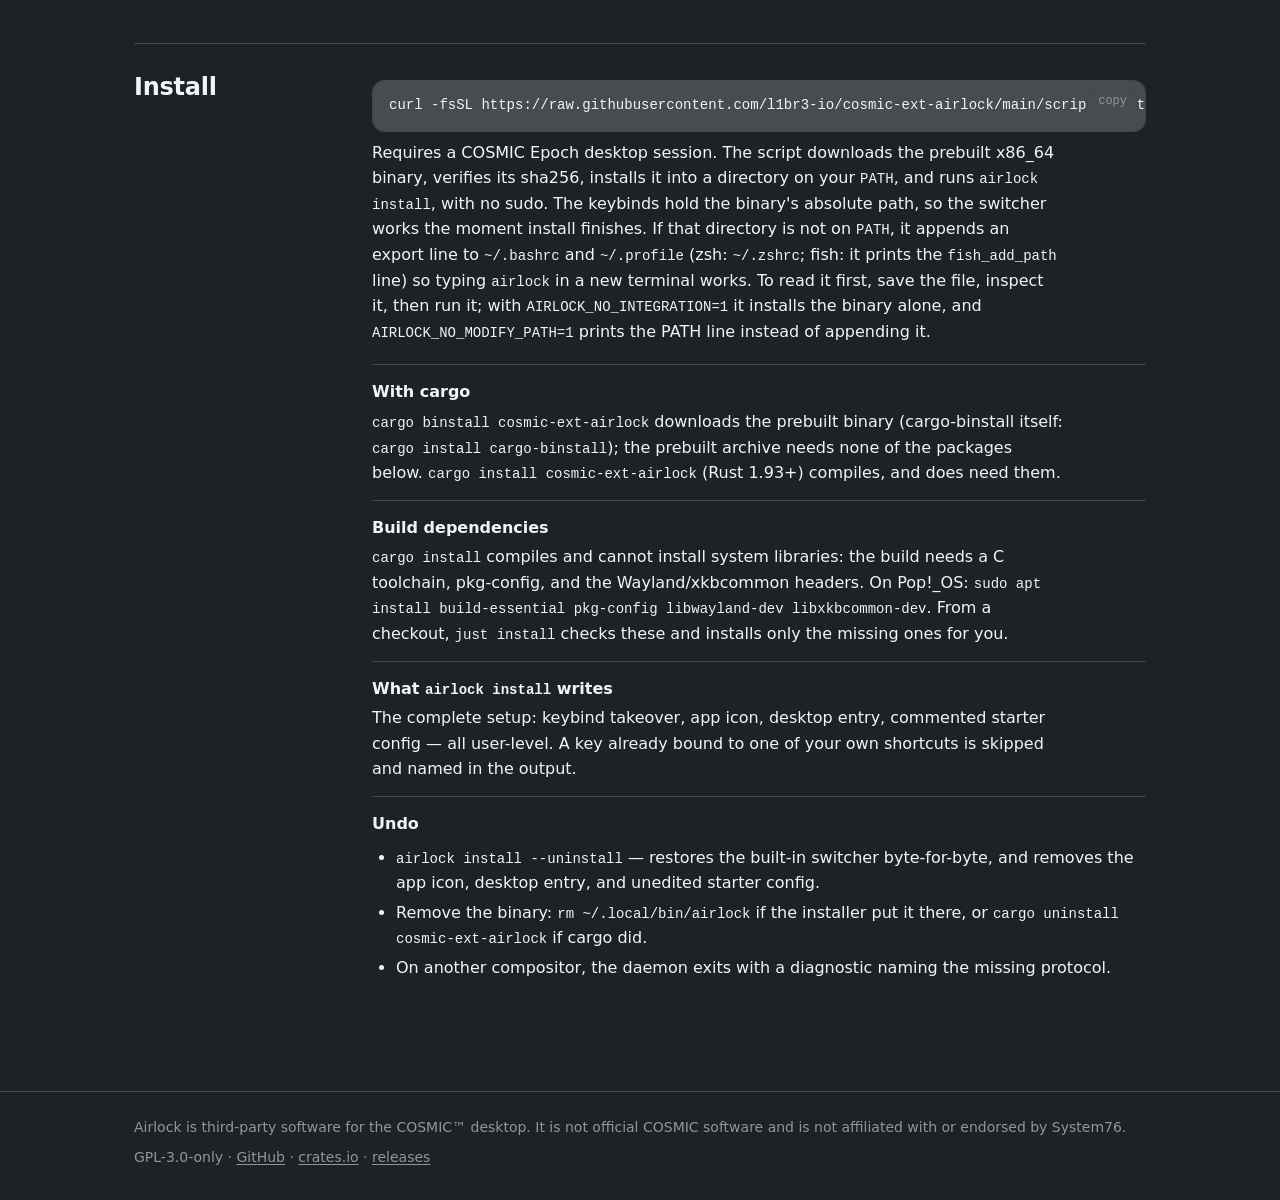
==== commit 3c195b33: "fix(install): the keybinds hold the binary's absolute path Closes the interim break in the one-comma" ====
--- a/site/index.html
+++ b/site/index.html
@@ -209,12 +209,13 @@
         <p>Requires a COSMIC Epoch desktop session. The script downloads the
         prebuilt x86_64 binary, verifies its sha256, installs it into a
         directory on your <code>PATH</code>, and runs
-        <code>airlock install</code>, with no sudo. If that
-        directory is not on <code>PATH</code>, it appends an export line
-        to <code>~/.bashrc</code> and <code>~/.profile</code> (zsh:
-        <code>~/.zshrc</code>; fish: it prints the
-        <code>fish_add_path</code> line) so new terminals find
-        <code>airlock</code>, and still runs the takeover. To read it
+        <code>airlock install</code>, with no sudo. The keybinds hold the
+        binary's absolute path, so the switcher works the moment install
+        finishes. If that directory is not on <code>PATH</code>, it
+        appends an export line to <code>~/.bashrc</code> and
+        <code>~/.profile</code> (zsh: <code>~/.zshrc</code>; fish: it
+        prints the <code>fish_add_path</code> line) so typing
+        <code>airlock</code> in a new terminal works. To read it
         first, save the file, inspect it, then run it; with
         <code>AIRLOCK_NO_INTEGRATION=1</code> it installs the binary alone,
         and <code>AIRLOCK_NO_MODIFY_PATH=1</code> prints the PATH line
@@ -246,12 +247,16 @@
           </div>
           <div class="row">
             <h3>Undo</h3>
-            <p><code>airlock install --uninstall</code> restores the built-in
-            switcher byte-for-byte; then remove the binary
-            (<code>rm ~/.local/bin/airlock</code>, or
-            <code>cargo uninstall cosmic-ext-airlock</code>). On another
-            compositor the daemon exits with a diagnostic naming the missing
-            protocol.</p>
+            <ul>
+              <li><code>airlock install --uninstall</code> — restores the
+              built-in switcher byte-for-byte, and removes the app icon,
+              desktop entry, and unedited starter config.</li>
+              <li>Remove the binary: <code>rm ~/.local/bin/airlock</code> if
+              the installer put it there, or
+              <code>cargo uninstall cosmic-ext-airlock</code> if cargo did.</li>
+              <li>On another compositor, the daemon exits with a diagnostic
+              naming the missing protocol.</li>
+            </ul>
           </div>
         </div>
       </div>
